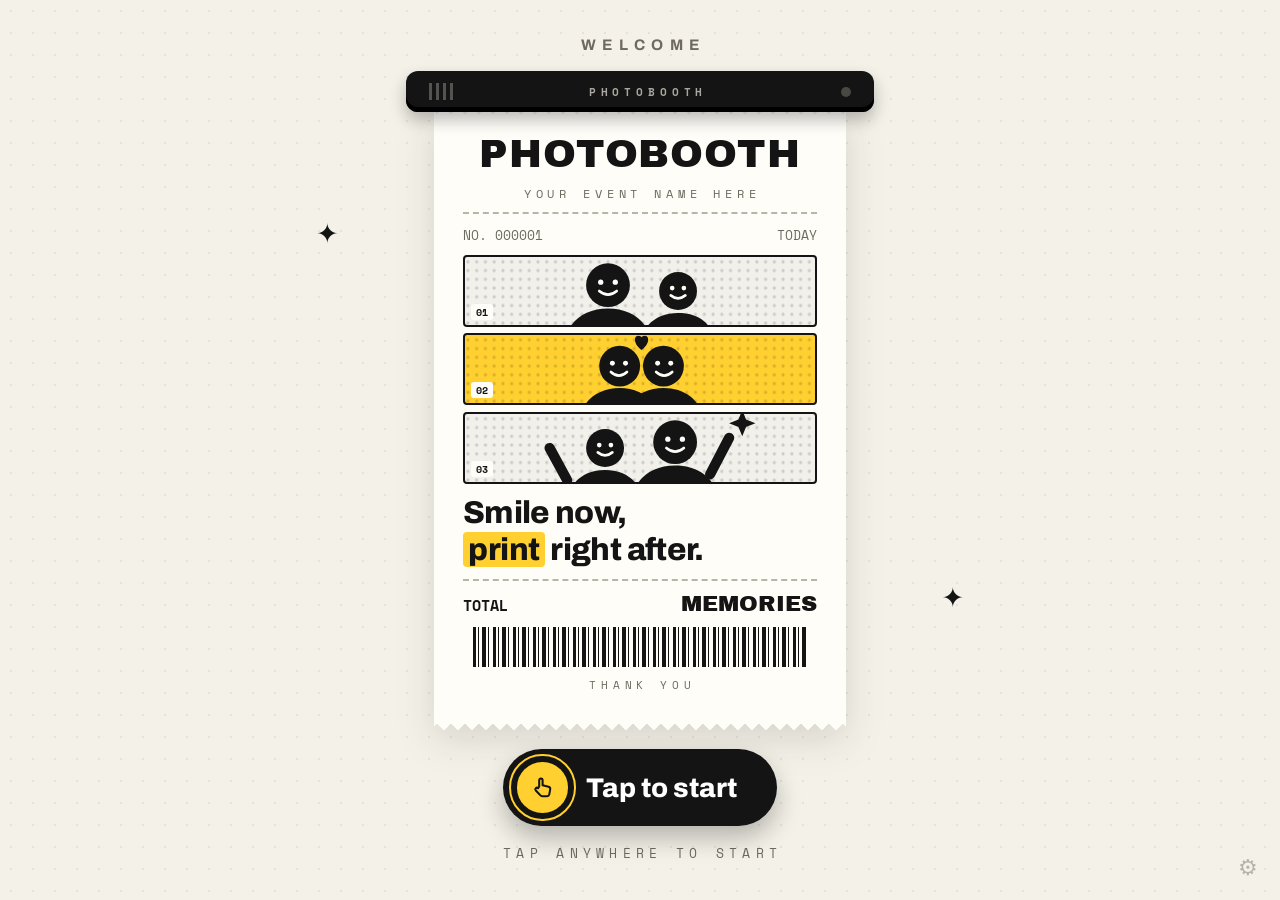
==== index.html @ 9209482a "Add files via upload" ====
<!doctype html>
<html lang="en">
<head>
<meta charset="utf-8">
<meta name="viewport" content="width=device-width, initial-scale=1, viewport-fit=cover, user-scalable=no">
<meta name="theme-color" content="#f4f1e8">
<title>Receipt Photobooth</title>
<link rel="manifest" href="manifest.webmanifest">
<link rel="icon" href="icons/icon-192.png">
<meta name="mobile-web-app-capable" content="yes">
<link rel="preconnect" href="https://fonts.googleapis.com">
<link rel="preconnect" href="https://fonts.gstatic.com" crossorigin>
<link href="https://fonts.googleapis.com/css2?family=Archivo:wght@500;700;800&family=Archivo+Black&family=Bebas+Neue&family=Pacifico&family=Playfair+Display:wght@500&family=Space+Mono:wght@400;700&display=swap" rel="stylesheet">
<link rel="stylesheet" href="css/style.css">
</head>
<body>
<!-- Opening animation, shown once when the app starts -->
<div id="splash" aria-label="LIKHA">
  <video id="splashVideo" muted playsinline poster="[data-uri]"></video>
</div>
<main id="app">

  <!-- Welcome -->
  <section class="screen active" data-screen="welcome" id="welcomeScreen">
    <div class="welcome-media" id="welcomeMedia" hidden></div>
    <div class="welcome">
      <p class="eyebrow">WELCOME</p>
      <div class="printer run" id="welcomePrinter">
        <div class="slot"><i class="grill"></i><span>PHOTOBOOTH</span><i class="led"></i></div>
        <!-- Sample photo strip: prints out of the slot, is cut, falls away, and a new one prints. -->
        <div class="ticket-window">
          <div class="ticket-mover" id="ticketMover">
          <div class="ticket" id="ticket">
            <img id="welcomeLogo" class="t-logo" alt="" hidden>
            <h1 id="welcomeTitle">PHOTOBOOTH</h1>
            <p class="t-tag" id="welcomeSub">POSE · PRINT · SMILE</p>
            <hr>
            <p class="t-row"><span>NO. <span id="welcomeNo">000001</span></span><span>TODAY</span></p>
            <div class="t-strip" aria-hidden="true">
              <span class="t-shot">
                <svg viewBox="0 0 240 80" preserveAspectRatio="xMidYMid slice">
                  <rect width="240" height="80" fill="url(#tdots)"/>
                  <g class="ink"><circle cx="98" cy="36" r="15"/><path d="M68 80c0-18 13-28 30-28s30 10 30 28z"/><circle cx="146" cy="40" r="13"/><path d="M120 80c0-16 11-25 26-25s26 9 26 25z"/></g>
                  <g class="face"><circle cx="93" cy="34" r="1.8"/><circle cx="103" cy="34" r="1.8"/><path d="M92 40q6 5 12 0"/><circle cx="142" cy="38" r="1.6"/><circle cx="150" cy="38" r="1.6"/><path d="M141 43q5 4 10 0"/></g>
                </svg>
                <i>01</i>
              </span>
              <span class="t-shot">
                <svg viewBox="0 0 240 80" preserveAspectRatio="xMidYMid slice">
                  <rect width="240" height="80" fill="url(#tdots)"/>
                  <g class="ink"><circle cx="106" cy="38" r="14"/><path d="M78 80c0-17 12-27 28-27s28 10 28 27z"/><circle cx="136" cy="38" r="14"/><path d="M108 80c0-17 12-27 28-27s28 10 28 27z"/><path d="M121 27c-7-5-5-12 0-9 5-3 7 4 0 9z"/></g>
                  <g class="face"><circle cx="101" cy="36" r="1.7"/><circle cx="110" cy="36" r="1.7"/><path d="M100 42q5.500 5 11 0"/><circle cx="132" cy="36" r="1.7"/><circle cx="141" cy="36" r="1.7"/><path d="M131 42q5.500 5 11 0"/></g>
                </svg>
                <i>02</i>
              </span>
              <span class="t-shot">
                <svg viewBox="0 0 240 80" preserveAspectRatio="xMidYMid slice">
                  <rect width="240" height="80" fill="url(#tdots)"/>
                  <g class="ink"><circle cx="96" cy="40" r="13"/><path d="M70 80c0-16 11-25 26-25s26 9 26 25z"/><circle cx="144" cy="36" r="15"/><path d="M114 80c0-18 13-28 30-28s30 10 30 28z"/><path class="arm" d="M168 58l13-25M70 62l-12-22"/><path d="M190 14l2.600 6.400 6.400 2.600-6.400 2.600-2.600 6.400-2.600-6.400-6.400-2.600 6.400-2.600z"/></g>
                  <g class="face"><circle cx="92" cy="38" r="1.6"/><circle cx="100" cy="38" r="1.6"/><path d="M91 43q5 4 10 0"/><circle cx="139" cy="34" r="1.8"/><circle cx="149" cy="34" r="1.8"/><path d="M138 40q6 5 12 0"/></g>
                </svg>
                <i>03</i>
              </span>
            </div>
            <p class="t-head" id="welcomeHead">Smile now,<br><mark>print</mark> right after.</p>
            <hr>
            <p class="t-total"><span>TOTAL</span><strong>MEMORIES</strong></p>
            <div class="barcode"></div>
            <p class="t-thanks">THANK YOU</p>
          </div>
          </div>
        </div>
        <svg width="0" height="0" aria-hidden="true" style="position:absolute"><defs>
          <pattern id="tdots" width="6" height="6" patternUnits="userSpaceOnUse"><circle cx="2" cy="2" r="1.100" fill="#141414" opacity="0.17"/></pattern>
        </defs></svg>
      </div>
      <button class="cta" id="startBtn">
        <span class="cta-dot"><svg viewBox="0 0 24 24"><path d="M9 11V5.500a1.500 1.500 0 0 1 3 0V10l5.200 1.300a2 2 0 0 1 1.500 2.300l-.8 4.400a2 2 0 0 1-2 1.600h-4.300a2 2 0 0 1-1.500-.7L6 14.500a1.400 1.400 0 0 1 2-2z"/></svg></span>
        Tap to start
      </button>
      <p class="eyebrow small">TAP ANYWHERE TO START</p>
    </div>
  </section>

  <!-- Layout select -->
  <section class="screen" data-screen="layout">
    <header class="bar">
      <button class="btn btn-ghost" data-go="welcome">&larr; Back</button>
      <h2>Pick your frame</h2>
      <span class="session"></span>
    </header>
    <div class="layouts-scroll"><div class="layouts" id="layouts"></div></div>
  </section>

  <!-- Capture -->
  <section class="screen" data-screen="capture">
    <header class="bar">
      <button class="btn btn-ghost" id="captureCancel">&larr; Cancel</button>
      <h2 id="captureLabel">Get ready</h2>
      <span class="session"></span>
    </header>
    <div class="stage">
      <div class="viewfinder" id="viewfinder">
        <video id="video" playsinline muted poster="[data-uri]"></video>        <img id="frozen" alt="" hidden>
        <div class="count" id="count" hidden></div>
        <div class="flash" id="flash"></div>
        <div class="cam-error" id="camError" hidden>
          <p id="camErrorText"></p>
          <div class="row">
            <button class="btn btn-primary" id="camRetry">Try again</button>
            <label class="btn btn-ghost">Use photos from this device
              <input type="file" id="fileInput" accept="image/*" multiple hidden>
            </label>
          </div>
        </div>
      </div>
      <div class="live-tools">
        <div class="chips" id="liveFilters" aria-label="Filter"></div>
      </div>
      <div class="dots" id="dots"></div>
      <button class="btn btn-primary btn-xl" id="shootBtn">Start</button>
    </div>
  </section>

  <!-- Review: "Love these?" -->
  <section class="screen" data-screen="review">
    <header class="bar">
      <button class="btn btn-ghost" id="reviewCancel">&larr; Cancel</button>
      <h2>Love these?</h2>
      <span class="session"></span>
    </header>
    <p class="sub" id="reviewNote"></p>
    <div class="review-stage"><canvas id="reviewCanvas"></canvas></div>
    <div class="thumbs review-thumbs" id="reviewThumbs"></div>
    <div class="row review-actions">
      <button class="btn btn-ghost" id="mirrorBtn">Mirror</button>
      <button class="btn btn-ghost" id="reviewEdit">Stickers &amp; adjust</button>
      <button class="btn btn-ghost" id="reviewRetake">Retake this one</button>
    </div>
    <h3>Filter</h3>
    <div class="filter-strip" id="filterStrip"></div>    <button class="btn btn-primary btn-xl" id="useBtn">Use these photos</button>
    <button class="link-btn" id="startOverBtn">Start the shots over</button>
  </section>

  <!-- Result: "Looking great!" -->
  <section class="screen" data-screen="result">
    <header class="bar">
      <button class="btn btn-ghost" id="backReview">&larr; Photos</button>
      <h2>Looking great!</h2>
      <span class="session"></span>
    </header>
    <p class="sub">Pick a frame, then print.</p>
    <div class="result">
      <div class="paper-wrap">
        <div class="paper"><canvas id="preview"></canvas></div>
      </div>
      <div class="tpl-side" id="tplSide" aria-label="Frames"></div>
    </div>
    <div class="print-bar">
      <div id="copiesBox" class="copies-box">
        <div class="stepper">
          <button class="btn btn-ghost" id="copiesMinus" aria-label="Fewer copies">&minus;</button>
          <output id="copies" aria-label="Copies">1</output>
          <button class="btn btn-ghost" id="copiesPlus" aria-label="More copies">+</button>
        </div>
      </div>
      <button class="btn btn-primary btn-xl" id="printBtn">Print</button>
    </div>
    <div class="row result-extra">
      <button class="btn btn-ghost" id="shareBtn" hidden>Get my photo (QR or email)</button>
      <button class="btn btn-ghost" id="saveBtn">Save colour copy</button>
      <button class="btn btn-ghost" id="doneBtn">Done</button>
    </div>
  </section>
</main>

<button id="gear" aria-label="Kiosk settings" title="Kiosk settings">&#9881;</button>
<div id="toast" role="status" popover="manual" hidden></div>

<!-- Printing: the receipt slides out of an on-screen printer -->
<div id="printFx" hidden>
  <h2 id="fxTitle" role="status">Your photos are ready!</h2>
  <p class="sub" id="fxText">Printing your copy…</p>
  <div class="fx-printer">
    <div class="slot"><i class="grill"></i><span>PRINTING</span><i class="led on"></i></div>
    <div class="fx-window"><canvas id="fxPaper"></canvas></div>
  </div>
</div>

<!-- PIN -->
<dialog id="pinDlg">
  <form method="dialog" class="pin">
    <h3>Enter PIN</h3>
    <p class="hint">To open the kiosk settings.</p>
    <input id="pinInput" type="password" inputmode="numeric" maxlength="4" autocomplete="off" aria-label="PIN">
    <p class="err" id="pinErr" hidden>Wrong PIN.</p>
    <div class="row">
      <button class="btn btn-ghost" type="button" id="pinCancel">Cancel</button>
      <button class="btn btn-primary" id="pinOk" value="ok">Open</button>
    </div>
  </form>
</dialog>

<!-- Adjust one photo -->
<dialog id="editDlg">
  <div class="edit">
    <h3>Edit photo <span id="editNo"></span></h3>
    <div class="chips" id="editModes">
      <button class="chip" data-mode="move">Move</button>
      <button class="chip" data-mode="sticker">Stickers</button>
      <button class="chip" data-mode="draw">Draw</button>
    </div>
    <p class="hint" id="editHint"></p>
    <canvas id="editCanvas"></canvas>
    <div class="sticker-tray" id="stickerTray" hidden></div>
    <div class="row edit-tools" id="shapeTools">
      <button class="btn btn-ghost" data-edit="zoomOut" aria-label="Smaller">&minus;</button>
      <button class="btn btn-ghost" data-edit="zoomIn" aria-label="Bigger">+</button>
      <button class="btn btn-ghost" data-edit="rotL" aria-label="Turn left">&#8634;</button>
      <button class="btn btn-ghost" data-edit="rotR" aria-label="Turn right">&#8635;</button>
      <button class="btn btn-ghost" data-edit="reset" id="editReset">Reset</button>
      <button class="btn btn-ghost" data-edit="remove" id="editRemove" hidden>Delete</button>
    </div>
    <div class="row edit-tools" id="drawTools" hidden>
      <button class="chip" data-pen="black">Black pen</button>
      <button class="chip" data-pen="white">White pen</button>
      <button class="btn btn-ghost" data-edit="undo">Undo</button>
      <button class="btn btn-ghost" data-edit="clear">Clear</button>
    </div>
    <div class="row edit-actions">
      <button class="btn btn-ghost" id="editRetake">Retake this photo</button>
      <button class="btn btn-primary" id="editDone">Done</button>
    </div>
  </div>
</dialog>

<!-- Print more -->
<dialog id="moreDlg">
  <form method="dialog" class="pin">
    <h3 id="moreTitle">Print more</h3>
    <p class="hint" id="moreText"></p>
    <div class="stepper" id="moreStepper">
      <button class="btn btn-ghost" type="button" id="moreMinus" aria-label="Fewer copies">&minus;</button>
      <output id="moreCopies">1</output>
      <button class="btn btn-ghost" type="button" id="morePlus" aria-label="More copies">+</button>
    </div>
    <input id="morePin" type="password" inputmode="numeric" maxlength="6" autocomplete="off" aria-label="Staff PIN or voucher code" placeholder="PIN or code">
    <p class="err" id="moreErr" hidden></p>
    <div class="row">
      <button class="btn btn-ghost" type="button" id="moreCancel">Cancel</button>
      <button class="btn btn-primary" id="moreOk" value="ok">OK</button>
    </div>
  </form>
</dialog>

<!-- Get my photo: QR + email -->
<dialog id="shareDlg">
  <div class="share">
    <h3>Get your photo</h3>
    <p class="hint" id="shareMsg"></p>
    <canvas id="shareQr"></canvas>
    <p class="status" id="shareStatus" role="status"></p>
    <label>Email me my photo
      <input id="shareEmail" type="email" inputmode="email" autocomplete="off" placeholder="name@example.com">
    </label>
    <p class="hint" id="shareNote" role="status"></p>
    <div class="row edit-actions">
      <button class="btn btn-ghost" id="shareClose">Close</button>
      <button class="btn btn-primary" id="shareSend">Send email</button>
    </div>
  </div>
</dialog>

<!-- Settings -->
<dialog id="settingsDlg">
  <div class="settings">
    <header class="bar">
      <h2>Kiosk settings</h2>
      <button class="btn btn-primary" id="settingsClose">Close</button>
    </header>
    <div class="tabs" role="tablist" aria-label="Settings sections" id="settingsTabs">
      <button class="tab" role="tab" data-tab="printer">Printer</button>
      <button class="tab" role="tab" data-tab="design">Design</button>
      <button class="tab" role="tab" data-tab="frames">Frames &amp; stickers</button>
      <button class="tab" role="tab" data-tab="camera">Camera</button>
      <button class="tab" role="tab" data-tab="sharing">Sharing</button>
      <button class="tab" role="tab" data-tab="kiosk">Kiosk</button>
    </div>
    <div class="settings-body">
      <div class="settings-form" role="tabpanel">
        <fieldset data-tab="printer">
          <legend>Printer</legend>
          <label>Connection
            <select data-k="connection">
              <option value="usb">USB (ESC/POS)</option>
              <option value="btclassic" data-native>Bluetooth (paired printer)</option>
              <option value="network" data-native>WiFi / network (port 9100)</option>
              <option value="bluetooth" data-web>Bluetooth LE (ESC/POS)</option>
              <option value="serial" data-web>Serial / COM port (ESC/POS)</option>
              <option value="browser" data-web>Browser print dialog</option>
            </select>
          </label>
          <label data-native>Bluetooth printer (pair it in Android settings first)
            <select data-k="btAddress" id="btSel"></select>
          </label>
          <label data-native>Printer IP address
            <input type="text" inputmode="decimal" maxlength="40" placeholder="192.168.1.50" data-k="printerIp">
          </label>
          <label>Paper width
            <select data-k="paperWidth" data-num>
              <option value="58">58 mm (384 dots)</option>
              <option value="80">80 mm (576 dots)</option>
            </select>
          </label>
          <label data-web>Serial baud rate
            <select data-k="baud" data-num>
              <option>9600</option><option>19200</option><option>38400</option><option>57600</option><option>115200</option>
            </select>
          </label>
          <label>Raster mode
            <select data-k="chunkRows" data-num>
              <option value="0">Single block (GS v 0)</option>
              <option value="128">Chunked, 128 rows</option>
              <option value="24">Chunked, 24 rows (slow printers)</option>
            </select>
          </label>
          <label>Bottom feed lines <input type="number" min="0" max="20" data-k="feedLines"></label>
          <label class="check"><input type="checkbox" data-k="cut"> Cut paper after printing</label>
          <label class="check"><input type="checkbox" data-k="paperCheck"> Check for paper before every print</label>
          <label>Print width <output></output>%
            <input type="range" min="80" max="100" step="1" data-k="printScale">
          </label>
          <label>Shift left / right (dots) <output></output>
            <input type="range" min="-48" max="48" step="2" data-k="printShift">
          </label>
          <p class="hint">If a side of the print is cut off, print the calibration page, then narrow the width or shift it.</p>
          <p class="status" id="printerStatus">Not connected.</p>
          <div class="row">
            <button class="btn btn-ghost" id="connectBtn">Connect printer</button>
            <button class="btn btn-ghost" id="testBtn">Test print</button>
            <button class="btn btn-ghost" id="calBtn">Calibration page</button>
          </div>
        </fieldset>

        <fieldset data-tab="frames">
          <legend>Frames</legend>
          <label>Add your own frame (PNG with transparent photo spots)
            <input type="file" accept="image/png" id="frameFile">
          </label>
          <p class="hint">The transparent areas become the photo spots, found automatically. Pinned frames are listed first for guests.</p>
          <div class="frame-list" id="frameList"></div>
        </fieldset>

        <fieldset data-tab="frames">
          <legend>Stickers</legend>
          <label>Add your own stickers (PNG, several at once is fine)
            <input type="file" accept="image/png" multiple id="stickerFile">
          </label>
          <p class="hint">Use PNGs with a see-through background. Bold, high-contrast designs print best; on the thermal print they come out black and white.</p>
          <label class="check"><input type="checkbox" data-k="hideBuiltinStickers"> Show only my stickers (hide the built-in ones)</label>
          <p class="hint" id="stickerNote"></p>
          <div class="sticker-list" id="stickerList"></div>
        </fieldset>

        <fieldset data-tab="printer">
          <legend>Print tuning</legend>
          <label>Dither
            <select data-k="dither" id="ditherSel"></select>
          </label>
          <label>Print brightness <output></output>
            <input type="range" min="-50" max="50" step="1" data-k="brightness">
          </label>
          <label>Contrast <output></output>
            <input type="range" min="-50" max="50" step="1" data-k="contrast">
          </label>
          <label>Gamma <output></output>
            <input type="range" min="0.5" max="2" step="0.05" data-k="gamma">
          </label>
          <label>Sharpen <output></output>
            <input type="range" min="0" max="100" step="5" data-k="sharpen">
          </label>
          <label class="check"><input type="checkbox" data-k="autoLevels"> Auto levels</label>
          <label class="check"><input type="checkbox" data-k="faceBoost"> Brighter, cleaner faces</label>
          <p class="hint">Lower brightness if prints are too faint, raise it if they blot.</p>
        </fieldset>

        <fieldset data-tab="design">
          <legend>Receipt</legend>
          <label>Title <input type="text" maxlength="24" data-k="title"></label>
          <label>Title font <select data-k="titleFont" id="fontSel"></select></label>
          <label>Subtitle <input type="text" maxlength="40" data-k="subtitle"></label>
          <label>Footer message <input type="text" maxlength="80" data-k="footer"></label>
          <label>Date on the print
            <select data-k="dateMode">
              <option value="auto">Today's date and time</option>
              <option value="custom">My own text</option>
              <option value="none">No date</option>
            </select>
          </label>
          <label>Date text (for "My own text") <input type="text" maxlength="24" placeholder="15 November 2026" data-k="dateText"></label>
          <label class="check"><input type="checkbox" data-k="receiptLines"> Receipt details (order no., total, barcode)</label>
        </fieldset>

        <fieldset data-tab="design">
          <legend>Branding</legend>
          <label>Welcome screen design (PNG, JPEG, GIF or MP4)
            <input type="file" accept="image/png,image/jpeg,image/gif,video/mp4,video/webm" id="welcomeFile">
          </label>
          <div class="row">
            <button class="btn btn-ghost" id="welcomeClear">Use the built-in welcome screen</button>
            <span class="hint" id="welcomeNote"></span>
          </div>
          <label>How the design fits the screen
            <select data-k="welcomeFit">
              <option value="cover">Fill the screen (edges may be trimmed)</option>
              <option value="contain">Show the whole design</option>
            </select>
          </label>
          <label class="check"><input type="checkbox" data-k="welcomeCta"> Show the "Tap to start" button over my design</label>
          <p class="hint">The booth runs in portrait, so make the design tall: 1280 × 2048 fits a 16:10 tablet exactly. Guests can tap anywhere to start.</p>
          <label>Logo (shown on the welcome screen)
            <input type="file" accept="image/*" data-asset="logo">
          </label>
          <div class="row">
            <button class="btn btn-ghost" data-asset-clear="logo">Remove logo</button>
            <span class="hint" data-asset-note="logo"></span>
          </div>
          <label class="check"><input type="checkbox" data-k="logoOnPrint"> Also print the logo on the receipt</label>
          <label>Accent colour <input type="color" data-k="accent"></label>
          <label>Screen background image
            <input type="file" accept="image/*" data-asset="bg">
          </label>
          <div class="row">
            <button class="btn btn-ghost" data-asset-clear="bg">Remove background</button>
            <span class="hint" data-asset-note="bg"></span>
          </div>
        </fieldset>

        <fieldset data-tab="camera">
          <legend>Capture</legend>
          <label>Camera <select data-k="cameraId" id="cameraSel"><option value="">Default camera</option></select></label>
          <label>Countdown before capture (seconds) <input type="number" min="1" max="10" data-k="countdown"></label>
          <label class="check"><input type="checkbox" data-k="mirror"> Mirror the camera</label>
          <label>Retakes allowed per session (0 for none) <input type="number" min="0" max="10" data-k="retakeLimit"></label>
          <label class="check"><input type="checkbox" data-k="sound"> Countdown and shutter sounds</label>
          <label>Thank-you sound after printing (audio file, optional)
            <input type="file" accept="audio/*" data-asset="thanks">
          </label>
          <div class="row">
            <button class="btn btn-ghost" data-asset-clear="thanks">Use the built-in chime</button>
            <span class="hint" data-asset-note="thanks"></span>
          </div>
        </fieldset>

        <fieldset data-tab="sharing">
          <legend>Sharing and vouchers</legend>
          <p class="hint">Needs the sharing server from server/Code.gs deployed on your Google account.</p>
          <label>Server address (ends in /exec) <input type="text" inputmode="url" maxlength="300" placeholder="https://script.google.com/macros/s/…/exec" data-k="shareUrl"></label>
          <label>Booth key <input type="text" maxlength="60" data-k="shareKey"></label>
          <div class="row">
            <button class="btn btn-ghost" id="shareTest">Test connection</button>
          </div>
          <label class="check"><input type="checkbox" data-k="shareOn"> Upload each session and print a QR to its download page</label>
          <label>Event name for the gallery <input type="text" maxlength="40" placeholder="maria-jose-wedding" data-k="eventCode"></label>
          <label class="check"><input type="checkbox" data-k="galleryOn"> Show this event's photos in a shared gallery</label>
          <label class="check"><input type="checkbox" data-k="voucherPrint"> Print vouchers sent from my phone</label>
          <label class="check"><input type="checkbox" data-k="requireVoucher"> Require a voucher code (or staff PIN) to start a session</label>
          <p class="hint" id="adminLink"></p>
        </fieldset>

        <fieldset data-tab="kiosk">
          <legend>Kiosk</legend>
          <label>Session time limit in seconds (0 for no limit) <input type="number" min="0" max="3600" data-k="sessionLimit"></label>
          <label>Free copies per session <input type="number" min="1" max="10" data-k="copiesMax"></label>
          <label class="check"><input type="checkbox" data-k="printMore"> Offer paid "Print more" after the free copies</label>
          <label>Price text shown for extra copies <input type="text" maxlength="30" data-k="printMorePrice"></label>
          <label>Maximum extra copies per request <input type="number" min="1" max="10" data-k="printMoreMax"></label>
          <label class="check"><input type="checkbox" data-k="splash"> Play the LIKHA opening animation when the app starts</label>
          <label class="check"><input type="checkbox" data-k="printAnim"> Show the printing animation while the receipt prints</label>
          <label class="check"><input type="checkbox" data-k="autoSave"> Save a colour copy of every session to this device</label>
          <label>Seconds on the result screen <input type="number" min="15" max="600" data-k="resultIdle"></label>
          <label>Settings PIN (4 digits, blank for none) <input type="text" inputmode="numeric" maxlength="4" data-k="pin"></label>
          <div class="row">
            <button class="btn btn-ghost" id="fsBtn" data-web>Full screen</button>
            <button class="btn btn-ghost" id="resetBtn">Reset to defaults</button>
          </div>
        </fieldset>
      </div>
      <div class="settings-preview">
        <p class="hint">Live test pattern with the current tuning</p>
        <div class="paper"><canvas id="testPreview"></canvas></div>
      </div>
    </div>
  </div>
</dialog>

<div id="printArea"><img id="printImg" alt=""></div>

<script src="js/imaging.js"></script>
<script src="js/compose.js"></script>
<script src="js/escpos.js"></script>
<script src="js/qr.js"></script>
<script src="js/share.js"></script>
<script src="js/app.js"></script>
</body>
</html>
---- css/style.css ----
:root {
  --paper: #f4f1e8;
  --card: #fffdf8;
  --ink: #141414;
  --muted: #6e6a5f;
  --line: #dcd7c9;
  --accent: #ffd02f;
  --mono: "Space Mono", "Courier New", monospace;
  --ui: "Archivo", system-ui, -apple-system, "Segoe UI", sans-serif;
  --display: "Archivo Black", "Arial Black", sans-serif;
  --shadow: 0 2px 0 rgba(20, 20, 20, 0.05), 0 10px 24px rgba(20, 20, 20, 0.08);
}

* { box-sizing: border-box; -webkit-tap-highlight-color: transparent; }
html, body { height: 100%; margin: 0; }
body {
  background-color: var(--paper);
  background-image: radial-gradient(rgba(20, 20, 20, 0.07) 1px, transparent 1.2px);
  background-size: 22px 22px;
  color: var(--ink);
  font-family: var(--ui);
  font-size: 16px;
  overflow: hidden;
  user-select: none;
  -webkit-user-select: none;
  touch-action: manipulation;
}
h1, h2, h3, p, ol { margin: 0; padding: 0; }
[hidden] { display: none !important; }
h2 { font-family: var(--display); font-weight: 400; font-size: clamp(22px, 3.6vw, 36px); letter-spacing: -0.01em; text-wrap: balance; text-align: center; }
h3 { font: 700 12px var(--mono); letter-spacing: 0.14em; text-transform: uppercase; color: var(--muted); }

#app { height: 100dvh; }
/* Taps are ignored for the moment a new screen is sliding in. */
#app.entering { pointer-events: none; }

/* ---------- Transitions ---------- */
@keyframes screen-in { from { opacity: 0; transform: translateY(16px) scale(0.985); } to { opacity: 1; transform: none; } }
@keyframes fade-in { from { opacity: 0; } to { opacity: 1; } }
@keyframes fade-out { from { opacity: 1; } to { opacity: 0; } }
@keyframes pop-in { from { opacity: 0; transform: translateY(14px) scale(0.97); } to { opacity: 1; transform: none; } }
@keyframes swap-in { from { opacity: 0.45; } to { opacity: 1; } }
@keyframes rise-in { from { opacity: 0; transform: translateY(12px); } to { opacity: 1; transform: none; } }
.screen.active { animation: screen-in 0.32s cubic-bezier(0.2, 0.8, 0.2, 1) backwards; }
dialog[open] { animation: pop-in 0.24s cubic-bezier(0.2, 0.8, 0.2, 1); }
dialog[open]::backdrop { animation: fade-in 0.24s ease; }
.swap { animation: swap-in 0.22s ease-out; }
/* Frame cards arrive one after another instead of all at once. */
.tpl-card, .tpl-opt { animation: rise-in 0.3s cubic-bezier(0.2, 0.8, 0.2, 1) backwards; }
.tpl-card:nth-child(2), .tpl-opt:nth-child(2) { animation-delay: 0.04s; }
.tpl-card:nth-child(3), .tpl-opt:nth-child(3) { animation-delay: 0.08s; }
.tpl-card:nth-child(4), .tpl-opt:nth-child(4) { animation-delay: 0.12s; }
.tpl-card:nth-child(n + 5), .tpl-opt:nth-child(n + 5) { animation-delay: 0.16s; }
.chip, .fthumb canvas, .tab, .thumbs button, .tpl-opt, .tpl-card { transition: background-color 0.15s ease, border-color 0.15s ease, box-shadow 0.15s ease, color 0.15s ease, transform 0.08s ease; }
.chip:active, .fthumb:active canvas, .tab:active, .tpl-opt:active { transform: scale(0.97); }

.screen { display: none; height: 100%; flex-direction: column; padding: max(16px, env(safe-area-inset-top)) 20px 20px; gap: 16px; }
.screen.active { display: flex; }

.bar { display: grid; grid-template-columns: 1fr auto 1fr; align-items: center; gap: 12px; }
.bar > :first-child { justify-self: start; }
.bar > :last-child { justify-self: end; }
.session {
  font: 700 13px var(--mono); font-variant-numeric: tabular-nums; white-space: nowrap;
  padding: 10px 16px; border-radius: 999px; background: var(--card); border: 1.5px solid var(--line);
}
.session:empty { visibility: hidden; }

/* Buttons */
.btn {
  font: 700 16px var(--ui);
  min-height: 48px;
  padding: 10px 22px;
  border: 2px solid var(--ink);
  border-radius: 999px;
  background: var(--card);
  color: var(--ink);
  cursor: pointer;
  display: inline-flex; align-items: center; justify-content: center; gap: 8px;
  transition: transform 0.08s, background 0.15s, box-shadow 0.15s;
}
.btn:active { transform: scale(0.97); }
.btn:focus-visible, .chip:focus-visible, .tpl-card:focus-visible, .cta:focus-visible, select:focus-visible, input:focus-visible { outline: 3px solid var(--ink); outline-offset: 3px; }
.btn:disabled { opacity: 0.45; cursor: default; }
.btn-primary { background: var(--ink); color: #fff; box-shadow: 0 6px 16px rgba(20, 20, 20, 0.22); }
.btn-ghost { border-color: var(--line); box-shadow: var(--shadow); }
.btn-ghost:hover { border-color: var(--ink); }
.btn-xl { font: 800 clamp(20px, 2.8vw, 26px) var(--ui); min-height: 72px; padding: 14px 44px; }
.row { display: flex; flex-wrap: wrap; gap: 10px; }

/* ---------- Welcome ---------- */
.screen[data-screen="welcome"] { cursor: pointer; align-items: center; justify-content: center; padding-block: 2vh; }
.welcome { display: grid; justify-items: center; gap: clamp(8px, 2vh, 22px); width: 100%; position: relative; }
.welcome::before, .welcome::after { content: "✦"; position: absolute; font-size: clamp(16px, 3vh, 30px); color: var(--ink); }
.welcome::before { left: max(2vw, calc(50% - 36vh)); top: 22%; }
.welcome::after { right: max(2vw, calc(50% - 36vh)); top: 66%; }
.eyebrow { font: 700 clamp(11px, 1.7vh, 16px) var(--ui); letter-spacing: 0.42em; color: var(--muted); padding-left: 0.42em; }
.eyebrow.small { font: 400 clamp(10px, 1.4vh, 13px) var(--mono); }

.printer { width: min(90vw, 52vh, 560px); display: grid; justify-items: center; container-type: inline-size; }
.slot {
  width: 100%; height: clamp(30px, 4.6vh, 52px); background: var(--ink); border-radius: 12px; position: relative; z-index: 1;
  display: flex; align-items: center; justify-content: space-between; padding: 0 5%;
  color: #a9a79f; font: 700 clamp(8px, 1.2vh, 12px) var(--mono); letter-spacing: 0.45em;
  box-shadow: 0 8px 16px rgba(20, 20, 20, 0.28), inset 0 -5px 0 #000;
}
.slot .grill { width: 26px; height: 40%; background: repeating-linear-gradient(90deg, #55534d 0 3px, transparent 3px 7px); }
.slot .led { width: 10px; height: 10px; border-radius: 50%; background: #4a4843; }
/* The window clips only along its top edge (under the slot), so the paper can feed out of the
   printer and, once cut, fall away below it. */
.ticket-window { width: 88%; margin-top: -5px; clip-path: inset(0 -40% -70% -40%); }
.ticket {
  width: 100%; background: var(--card); padding: 3vh 7% 4.2vh;
  display: grid; gap: clamp(5px, 1.15vh, 12px);
  --tooth: 14px;
  /* Torn edge top and bottom, as a cut strip has. */
  -webkit-mask:
    conic-gradient(from -45deg at bottom, #0000, #000 1deg 89deg, #0000 90deg) bottom / var(--tooth) 51% repeat-x,
    conic-gradient(from 135deg at top, #0000, #000 1deg 89deg, #0000 90deg) top / var(--tooth) 51% repeat-x;
  mask:
    conic-gradient(from -45deg at bottom, #0000, #000 1deg 89deg, #0000 90deg) bottom / var(--tooth) 51% repeat-x,
    conic-gradient(from 135deg at top, #0000, #000 1deg 89deg, #0000 90deg) top / var(--tooth) 51% repeat-x;
}
/* The shadow sits on the moving wrapper itself, so the browser can slide one ready-made
   picture of the strip instead of redrawing it on every frame of the animation. */
.ticket-mover { transform-origin: 28% 0; filter: drop-shadow(0 12px 18px rgba(20, 20, 20, 0.13)); will-change: transform, opacity; }
/* One loop: print in line-by-line steps, rest, get cut, drop away. Then the next strip prints. */
.printer.run .ticket-mover { animation: ticket-loop 11s linear infinite; }
@keyframes ticket-loop {
  0% { transform: translateY(-101%); opacity: 1; animation-timing-function: steps(36, end); }
  30% { transform: translateY(0); opacity: 1; animation-timing-function: linear; }
  89% { transform: translateY(0) rotate(0deg); opacity: 1; animation-timing-function: ease-out; }
  90.5% { transform: translateY(1.4vh) rotate(0deg); opacity: 1; animation-timing-function: cubic-bezier(0.5, 0, 1, 0.6); }
  100% { transform: translateY(22vh) rotate(-6deg); opacity: 0; }
}
/* Printer light blinks while the strip feeds; the cutter flashes at the cut. */
.printer.run .slot .led { animation: led-loop 11s linear infinite; }
@keyframes led-loop {
  0%, 4%, 8%, 12%, 16%, 20%, 24%, 28% { background: var(--accent); box-shadow: 0 0 10px var(--accent); }
  2%, 6%, 10%, 14%, 18%, 22%, 26%, 30%, 100% { background: #4a4843; box-shadow: none; }
}
.printer .slot::after { content: ""; position: absolute; left: 6%; right: 6%; bottom: 3px; height: 2px; background: var(--accent); opacity: 0; }
.printer.run .slot::after { animation: cut-loop 11s linear infinite; }
@keyframes cut-loop { 0%, 88% { opacity: 0; transform: scaleX(0.2); } 89.5% { opacity: 1; transform: scaleX(1); } 92%, 100% { opacity: 0; transform: scaleX(1); } }

.t-strip { display: grid; gap: clamp(4px, 0.7vh, 8px); }
.t-shot { position: relative; display: block; height: clamp(44px, 8vh, 118px); border: 2px solid var(--ink); border-radius: 4px; background: #f1f0ea; overflow: hidden; }
.t-shot.hot { background: var(--accent); }
.t-shot svg { width: 100%; height: 100%; display: block; }
.t-shot .ink { fill: var(--ink); }
.t-shot .ink .arm { fill: none; stroke: var(--ink); stroke-width: 7; stroke-linecap: round; }
.t-shot .face { fill: var(--card); }
.t-shot .face path { fill: none; stroke: var(--card); stroke-width: 1.8; stroke-linecap: round; }
.t-shot i { position: absolute; left: 6px; bottom: 5px; padding: 0 5px; border-radius: 3px; background: var(--card); font: 700 clamp(8px, 1.15vh, 12px) var(--mono); font-style: normal; }
.ticket h1 { font: 400 min(4.4vh, 11.5cqw) / 1 var(--display); text-align: center; letter-spacing: 0.02em; overflow-wrap: anywhere; }
.ticket hr { width: 100%; border: 0; border-top: 2px dashed #b9b4a6; margin: 0; }
.t-tag { font: 400 clamp(8px, 1.35vh, 13px) var(--mono); letter-spacing: 0.4em; text-align: center; color: var(--muted); padding-left: 0.4em; overflow: hidden; white-space: nowrap; text-overflow: ellipsis; }
.t-row { display: flex; justify-content: space-between; font: 400 clamp(9px, 1.45vh, 14px) var(--mono); color: var(--muted); }
.t-head { font: 800 min(3.5vh, 9cqw) / 1.18 var(--ui); letter-spacing: -0.02em; }
.t-head mark { background: var(--accent); color: var(--ink); padding: 0 0.18em; border-radius: 4px; }
.cta svg { height: 44%; aspect-ratio: 1; fill: none; stroke: var(--ink); stroke-width: 1.8; stroke-linecap: round; stroke-linejoin: round; }
.t-total { display: flex; justify-content: space-between; align-items: baseline; font: 700 clamp(10px, 1.7vh, 17px) var(--mono); }
.t-total strong { font: 400 clamp(13px, 2.5vh, 26px) var(--display); }
.barcode {
  height: clamp(22px, 4.4vh, 56px); margin-inline: 3%;
  background: repeating-linear-gradient(90deg, var(--ink) 0 3px, transparent 3px 5px, var(--ink) 5px 6px, transparent 6px 9px, var(--ink) 9px 13px, transparent 13px 15px, var(--ink) 15px 16px, transparent 16px 20px);
}
.t-thanks { font: 400 clamp(8px, 1.2vh, 12px) var(--mono); letter-spacing: 0.45em; text-align: center; color: var(--muted); padding-left: 0.45em; }

.cta {
  position: relative; z-index: 2; /* the cut strip drops behind the button */
  font: 800 clamp(18px, 3vh, 32px) var(--ui); color: #fff; background: var(--ink); border: 0; border-radius: 999px; cursor: pointer;
  min-height: clamp(56px, 8.6vh, 100px); padding: 0 clamp(26px, 4.5vh, 52px) 0 clamp(10px, 1.6vh, 18px);
  display: inline-flex; align-items: center; gap: clamp(12px, 2vh, 22px);
  box-shadow: 0 12px 24px rgba(20, 20, 20, 0.28);
}
.cta-dot { width: clamp(38px, 5.6vh, 66px); aspect-ratio: 1; border-radius: 50%; background: var(--accent); display: grid; place-items: center; position: relative; }
.cta-dot::after { content: ""; position: absolute; inset: -8px; border-radius: 50%; border: 2px solid var(--accent); animation: ring 1.8s ease-out infinite; }
@keyframes ring { from { transform: scale(0.85); opacity: 0.9; } to { transform: scale(1.5); opacity: 0; } }
.cta svg { height: 54%; }

/* Operator's own welcome design (image, GIF or video) replaces the built-in ticket. */
.screen[data-screen="welcome"] { position: relative; }
.welcome-media { position: absolute; inset: 0; z-index: 0; background: var(--paper); }
.welcome-media img, .welcome-media video { width: 100%; height: 100%; display: block; object-fit: cover; }
.welcome-media.contain img, .welcome-media.contain video { object-fit: contain; }
.screen.custom .welcome { position: absolute; left: 0; right: 0; bottom: max(5vh, env(safe-area-inset-bottom)); z-index: 1; }
.screen.custom .welcome > :not(.cta) { display: none; }
.screen.custom .welcome::before, .screen.custom .welcome::after { display: none; }
.screen.custom.no-cta .welcome { display: none; }

/* ---------- Template gallery ---------- */
.layouts-scroll { flex: 1; min-height: 0; overflow-y: auto; }
.layouts { column-width: 230px; column-gap: 18px; max-width: 1180px; margin: 0 auto; padding: 4px 4px 40px; }
.tpl-card {
  display: block; width: 100%; break-inside: avoid; margin: 0 0 18px; padding: 14px 14px 12px; text-align: left;
  background: var(--card); border: 1.5px solid var(--line); border-radius: 18px; box-shadow: var(--shadow); cursor: pointer;
  font-family: var(--ui); color: var(--ink); transition: border-color 0.15s, transform 0.08s;
}
.tpl-card:hover { border-color: var(--ink); }
.tpl-card:active { transform: scale(0.985); }
.tpl-card canvas { display: block; width: 100%; height: auto; border: 1.5px solid var(--line); border-radius: 10px; background: #fff; }
.tpl-name { display: flex; justify-content: space-between; align-items: baseline; gap: 8px; margin-top: 12px; font-weight: 800; font-size: 17px; }
.tpl-name small { font: 400 12px var(--mono); color: var(--muted); white-space: nowrap; }

/* ---------- Capture ---------- */
.stage { flex: 1; min-height: 0; display: flex; flex-direction: column; align-items: center; justify-content: center; gap: 16px; }
.viewfinder {
  position: relative; background: #111; border-radius: 18px; overflow: hidden; border: 4px solid var(--ink);
  aspect-ratio: 4 / 3; max-width: 100%; height: auto; flex: 0 1 auto;
  width: min(100%, calc((100dvh - 400px) * var(--ar, 1.333)));
  min-width: 220px; box-shadow: var(--shadow);
}
/* The live picture fades in on its first frame; until then the frame is plain dark, with no placeholder. */
.viewfinder video { opacity: 0; transition: opacity 0.25s ease; }
.viewfinder video.live { opacity: 1; }
.viewfinder video, .viewfinder #frozen { position: absolute; inset: 0; width: 100%; height: 100%; object-fit: cover; }
.live-tools { display: grid; gap: 8px; justify-items: center; max-width: 100%; }
.live-tools .chips { justify-content: center; flex-wrap: nowrap; overflow-x: auto; max-width: 100%; padding: 2px; scrollbar-width: none; }
.live-tools .chip { flex: none; min-height: 40px; padding: 6px 14px; }
.copies-box { display: grid; gap: 12px; }
.retake-row { align-items: center; }

/* Adjust-photo dialog */
.edit { padding: 20px; display: grid; gap: 12px; width: min(92vw, 560px); justify-items: center; }
.edit h3 { font: 400 22px var(--display); letter-spacing: 0; text-transform: none; color: var(--ink); justify-self: start; }
.edit .hint { justify-self: start; }
#editCanvas { width: 100%; max-height: 52dvh; object-fit: contain; height: auto; border-radius: 12px; border: 3px solid var(--ink); background: #fff; touch-action: none; cursor: grab; }
.edit-tools .btn { min-width: 52px; padding-inline: 14px; font-size: 20px; }
.edit-tools .btn[data-edit="reset"] { font-size: 15px; }
.edit-actions { width: 100%; justify-content: space-between; }

/* Sticker tray, drawing tools, frame manager */
#editModes { justify-self: start; }
.sticker-tray { display: grid; grid-template-columns: repeat(6, 1fr); gap: 8px; width: 100%; max-height: 22dvh; overflow-y: auto; }
.sticker-list { display: grid; grid-template-columns: repeat(auto-fill, minmax(84px, 1fr)); gap: 10px; }
.sticker-cell { display: grid; gap: 6px; justify-items: center; padding: 8px; border: 1.5px solid var(--line); border-radius: 12px; background: #d9dde3; }
.sticker-cell img { width: 100%; aspect-ratio: 1; object-fit: contain; display: block; }
.sticker-cell .btn { min-height: 32px; padding: 2px 10px; font-size: 12px; width: 100%; }
.sticker-tray button { aspect-ratio: 1; padding: 4px; border: 2px solid var(--line); border-radius: 12px; background: #d9dde3; cursor: pointer; }
.sticker-tray button:hover { border-color: var(--ink); }
.sticker-tray canvas { width: 100%; height: 100%; display: block; }
.edit-tools { justify-content: center; align-items: center; }
.frame-list { display: grid; gap: 6px; }
.frame-row { display: grid; grid-template-columns: minmax(0, 1fr) auto auto auto; gap: 12px; align-items: center; padding: 6px 10px; border: 1.5px solid var(--line); border-radius: 10px; background: #fff; font-size: 14px; font-weight: 600; }
.frame-row span { overflow: hidden; text-overflow: ellipsis; white-space: nowrap; }
.frame-row .btn { min-height: 36px; padding: 4px 12px; font-size: 13px; }
.frame-row label.check { min-height: 32px; font-weight: 500; gap: 6px; }
.tpl-card { position: relative; }
.tpl-pin { position: absolute; top: 8px; right: 8px; background: var(--accent); border: 2px solid var(--ink); border-radius: 999px; font: 700 11px var(--mono); padding: 2px 8px; }

/* Get-my-photo dialog */
.share { padding: 22px; display: grid; gap: 12px; width: min(92vw, 420px); }
.share h3 { font: 400 22px var(--display); letter-spacing: 0; text-transform: none; color: var(--ink); }
#shareQr { width: min(100%, 300px); height: auto; justify-self: center; border-radius: 10px; border: 1.5px solid var(--line); image-rendering: pixelated; }
.share label { display: grid; gap: 6px; font-size: 14px; font-weight: 600; }
.share input { font: 500 16px var(--ui); padding: 12px; min-height: 48px; border: 1.5px solid var(--line); border-radius: 10px; background: #fff; color: var(--ink); width: 100%; user-select: text; -webkit-user-select: text; }
.share .status { text-align: center; min-height: 1.4em; }
#adminLink { user-select: text; -webkit-user-select: text; overflow-wrap: anywhere; }

/* Operator's own screen background */
body.has-bg { background-size: cover; background-position: center; }
.t-logo { display: block; max-width: 70%; max-height: 9vh; margin: 0 auto; object-fit: contain; }
fieldset input[type="file"] { font: 500 14px var(--ui); max-width: 100%; }
fieldset input[type="color"] { width: 72px; height: 44px; padding: 2px; border: 1.5px solid var(--line); border-radius: 10px; background: #fff; }
.pin .stepper { justify-content: center; }
.pin input::placeholder { letter-spacing: 0.2em; font-size: 18px; }
.count {
  position: absolute; inset: 0; display: grid; place-items: center;
  font: 400 clamp(110px, 32vh, 300px) var(--display); color: var(--accent); text-shadow: 0 4px 30px rgba(0, 0, 0, 0.65);
  font-variant-numeric: tabular-nums;
}
.count.tick { animation: tick 0.9s ease-out; }
@keyframes tick { from { transform: scale(1.35); opacity: 0.2; } 30% { opacity: 1; } to { transform: scale(1); } }
.flash { position: absolute; inset: 0; background: #fff; opacity: 0; pointer-events: none; }
.flash.go { animation: flash 0.45s ease-out; }
@keyframes flash { from { opacity: 1; } to { opacity: 0; } }
.cam-error { position: absolute; inset: 0; background: var(--card); color: var(--ink); display: grid; place-content: center; gap: 16px; padding: 24px; text-align: center; font-weight: 500; }
.cam-error .row { justify-content: center; }
.dots { display: flex; gap: 10px; }
.dots i { width: 14px; height: 14px; border-radius: 50%; border: 2px solid var(--ink); background: var(--card); }
.dots i.done { background: var(--ink); }
.dots i.now { background: var(--accent); }

/* ---------- Result ---------- */
.result { flex: 1; min-height: 0; display: grid; grid-template-columns: minmax(0, 1fr) minmax(260px, 360px); gap: 24px; }
.paper-wrap { min-height: 0; overflow-y: auto; display: flex; justify-content: center; padding: 6px 0 20px; }
.paper {
  background: #fff; width: min(100%, 340px); height: max-content; padding: 0 0 14px;
  filter: drop-shadow(0 10px 16px rgba(20, 20, 20, 0.16));
  --tooth: 10px;
  mask: conic-gradient(from -45deg at bottom, #0000, #000 1deg 89deg, #0000 90deg) 50% / var(--tooth) 100%;
  -webkit-mask: conic-gradient(from -45deg at bottom, #0000, #000 1deg 89deg, #0000 90deg) 50% / var(--tooth) 100%;
}
.paper canvas { display: block; width: 100%; height: auto; }
.controls {
  display: flex; flex-direction: column; gap: 12px; overflow-y: auto; min-height: 0; align-self: start; max-height: 100%;
  background: var(--card); border: 1.5px solid var(--line); border-radius: 18px; padding: 18px; box-shadow: var(--shadow);
}
.controls .btn-xl { margin-top: 8px; padding-inline: 20px; }
.chips { display: flex; flex-wrap: wrap; gap: 8px; }
.chip { font: 700 14px var(--ui); min-height: 44px; padding: 8px 18px; border-radius: 999px; border: 2px solid var(--line); background: #fff; color: var(--ink); cursor: pointer; }
.chip[aria-pressed="true"] { background: var(--accent); border-color: var(--ink); }
.thumbs { display: grid; grid-template-columns: repeat(4, 1fr); gap: 8px; }
.thumbs button { padding: 0; border: 2px solid var(--line); border-radius: 10px; overflow: hidden; background: #111; cursor: pointer; aspect-ratio: 1; }
.thumbs button:hover { border-color: var(--ink); }
.thumbs img { width: 100%; height: 100%; object-fit: cover; display: block; }
.stepper { display: flex; align-items: center; gap: 14px; }
.stepper .btn { width: 52px; padding: 0; font-size: 22px; }
.stepper output { font: 400 28px var(--display); min-width: 2ch; text-align: center; font-variant-numeric: tabular-nums; }

/* ---------- Review ("Love these?") ---------- */
.sub { text-align: center; color: var(--muted); font-weight: 500; margin-top: -8px; min-height: 1.3em; }
.screen[data-screen="review"] { gap: 12px; }
.review-stage { flex: 1; min-height: 120px; position: relative; }
#reviewCanvas {
  position: absolute; inset: 0; margin: auto; max-width: 100%; max-height: 100%; width: auto; height: auto;
  border-radius: 18px; border: 4px solid var(--ink); background: #fff; box-shadow: var(--shadow);
}
.review-thumbs { display: flex; justify-content: center; gap: 10px; }
.review-thumbs button { width: 72px; flex: none; }
.review-thumbs canvas { width: 100%; height: 100%; display: block; }
.review-thumbs button[aria-pressed="true"] { border-color: var(--ink); box-shadow: 0 0 0 3px var(--accent); }
.review-actions, .review-beauty { justify-content: center; }
.review-actions .btn { min-height: 44px; padding: 8px 18px; font-size: 15px; }
.filter-strip { display: flex; gap: 10px; overflow-x: auto; padding: 4px 2px 6px; scrollbar-width: none; flex: none; }
.filter-strip::-webkit-scrollbar { display: none; }
.fthumb { flex: none; width: 92px; padding: 0; border: 0; background: none; display: grid; gap: 5px; justify-items: center; cursor: pointer; font: 600 12px var(--ui); color: var(--muted); }
.fthumb canvas { width: 92px; height: 92px; display: block; border-radius: 14px; border: 3px solid var(--line); }
.fthumb[aria-pressed="true"] { color: var(--ink); }
.fthumb[aria-pressed="true"] canvas { border-color: var(--ink); box-shadow: 0 0 0 3px var(--accent); }
.fthumb:focus-visible canvas { outline: 3px solid var(--ink); outline-offset: 3px; }
.screen[data-screen="review"] .btn-xl, .print-bar .btn-xl { align-self: center; min-width: min(100%, 420px); }
.link-btn { align-self: center; background: none; border: 0; min-height: 44px; padding: 6px 14px; font: 600 15px var(--ui); color: var(--muted); text-decoration: underline; cursor: pointer; }
.link-btn:disabled { opacity: 0.4; cursor: default; }

/* ---------- Result ("Looking great!"): preview left, frames right ---------- */
.screen[data-screen="result"] { gap: 12px; }
.result { grid-template-columns: minmax(0, 1.55fr) minmax(120px, 1fr); gap: 16px; }
.paper-wrap { overflow: hidden; display: grid; place-items: center; padding: 0; }
.result .paper { width: max-content; max-width: 100%; }
.result .paper canvas { width: auto; }
.tpl-side { min-height: 0; overflow-y: auto; display: grid; gap: 12px; align-content: start; padding: 4px; }
.tpl-opt {
  position: relative; display: grid; gap: 8px; padding: 10px; text-align: center; cursor: pointer;
  background: var(--card); border: 2px solid var(--line); border-radius: 16px; box-shadow: var(--shadow);
  font: 700 13px var(--ui); color: var(--ink);
}
.tpl-opt canvas { width: 100%; height: auto; max-height: 30dvh; object-fit: contain; display: block; border-radius: 8px; background: #fff; }
.tpl-opt[aria-pressed="true"] { border-color: var(--ink); background: #fff; }
.tpl-opt[aria-pressed="true"]::after {
  content: "✓"; position: absolute; top: 6px; right: 6px; width: 26px; height: 26px; border-radius: 50%;
  display: grid; place-items: center; background: var(--ink); color: #fff; font-size: 15px;
}
.tpl-opt:focus-visible { outline: 3px solid var(--ink); outline-offset: 3px; }
.print-bar { display: flex; align-items: center; justify-content: center; gap: 16px; }
.print-bar .btn-xl { flex: 1; max-width: 460px; }
.result-extra { justify-content: center; }
.result-extra .btn { min-height: 44px; padding: 8px 18px; font-size: 15px; }

@media (orientation: portrait) {
  .layouts { column-count: 2; column-width: auto; }
}

/* ---------- Opening animation ---------- */
#splash { position: fixed; inset: 0; z-index: 100; background: #fff; display: grid; place-items: center; transition: opacity 0.55s ease; cursor: pointer; }
#splash.out { opacity: 0; pointer-events: none; }
/* Small centred logo on a plain backdrop. */
#splash video { width: min(42vw, 300px); height: auto; aspect-ratio: 1; object-fit: contain; display: block; }

/* ---------- Printing animation ---------- */
#printFx {
  position: fixed; inset: 0; z-index: 40; padding: max(28px, env(safe-area-inset-top)) 20px 24px;
  display: flex; flex-direction: column; align-items: center; gap: 12px;
  background-color: var(--paper);
  background-image: radial-gradient(rgba(20, 20, 20, 0.07) 1px, transparent 1.2px);
  background-size: 22px 22px;
}
#printFx { animation: fade-in 0.25s ease both; }
#printFx.out { animation: fade-out 0.25s ease both; }
#printFx h2 { font-size: clamp(28px, 5vw, 46px); margin-top: 2vh; }
#printFx .sub { margin-top: 0; font-size: clamp(16px, 2.4vw, 22px); }
.fx-printer { flex: 1; min-height: 0; width: min(88vw, 520px); display: flex; flex-direction: column; align-items: center; margin-top: 2vh; }
.fx-printer .slot { flex: none; height: clamp(40px, 5vh, 56px); font-size: clamp(9px, 1.2vh, 12px); }
.slot .led.on { background: var(--accent); box-shadow: 0 0 10px var(--accent); animation: blink 0.9s steps(2, start) infinite; }
@keyframes blink { to { visibility: hidden; } }
/* The window clips the paper, so it appears to feed out from under the slot. */
.fx-window { flex: 1; min-height: 0; width: 84%; overflow: hidden; margin-top: -5px; display: flex; justify-content: center; }
#fxPaper {
  height: auto; max-height: 100%; width: auto; max-width: 100%; align-self: flex-start; display: block; background: #fff;
  box-shadow: 0 10px 18px rgba(20, 20, 20, 0.16); will-change: transform; transform: translateY(-100%);
}

/* ---------- Gear, toast ---------- */
#gear { position: fixed; right: 10px; bottom: 10px; width: 44px; height: 44px; border-radius: 50%; border: 0; background: transparent; color: var(--muted); font-size: 22px; opacity: 0.45; cursor: pointer; }
#gear:hover { opacity: 1; }
#toast {
  position: fixed; left: 50%; bottom: 28px; transform: translateX(-50%); max-width: min(92vw, 640px);
  background: var(--ink); color: #fff; padding: 14px 22px; border-radius: 14px; font-size: 15px; font-weight: 500; line-height: 1.4; z-index: 50; text-align: center;
}
#toast.error { background: #8f1d0c; }
/* As a popover the message floats above open dialogs; these undo the browser's popover box. */
#toast { top: auto; right: auto; margin: 0; border: 0; width: max-content; height: auto; overflow: visible; animation: toast-in 0.22s cubic-bezier(0.2, 0.8, 0.2, 1); }
@keyframes toast-in { from { opacity: 0; transform: translate(-50%, 10px); } to { opacity: 1; transform: translate(-50%, 0); } }

/* ---------- Dialogs ---------- */
dialog { border: 0; padding: 0; background: var(--paper); color: var(--ink); border-radius: 20px; font-family: var(--ui); }
dialog::backdrop { background: rgba(20, 20, 20, 0.55); }
.pin { padding: 24px; display: grid; gap: 12px; width: min(86vw, 320px); }
.pin h3 { font: 400 22px var(--display); letter-spacing: 0; text-transform: none; color: var(--ink); }
.pin input { font: 700 30px var(--mono); letter-spacing: 0.5em; text-align: center; padding: 10px; border: 2px solid var(--ink); border-radius: 12px; background: #fff; width: 100%; }
.pin .row { justify-content: flex-end; }
.hint { font-size: 13px; color: var(--muted); line-height: 1.45; }
.err { color: #8f1d0c; font-size: 14px; font-weight: 700; }

#settingsDlg { width: min(96vw, 1040px); height: min(94dvh, 900px); max-width: none; max-height: none; }
.settings { height: 100%; display: flex; flex-direction: column; }
.settings > .bar { grid-template-columns: 1fr auto; padding: 16px 20px 8px; }
.tabs { flex: none; display: flex; gap: 8px; padding: 6px 20px 12px; overflow-x: auto; border-bottom: 1.5px solid var(--line); scrollbar-width: none; }
.tabs::-webkit-scrollbar { display: none; }
.tab { flex: none; font: 700 15px var(--ui); min-height: 44px; padding: 8px 18px; border-radius: 999px; border: 2px solid var(--line); background: var(--card); color: var(--ink); white-space: nowrap; cursor: pointer; }
.tab:hover { border-color: var(--ink); }
.tab[aria-selected="true"] { background: var(--ink); border-color: var(--ink); color: #fff; }
.tab:focus-visible { outline: 3px solid var(--ink); outline-offset: 3px; }
.settings-body.no-preview { grid-template-columns: 1fr; }
.settings > .bar h2 { text-align: left; }
.settings-body { flex: 1; min-height: 0; display: grid; grid-template-columns: minmax(0, 1fr) 280px; }
.settings-form { overflow-y: auto; padding: 16px 20px 28px; display: grid; gap: 16px; align-content: start; }
.settings-preview { border-left: 1.5px solid var(--line); padding: 16px; overflow-y: auto; display: grid; gap: 10px; align-content: start; justify-items: center; }
fieldset { border: 1.5px solid var(--line); border-radius: 16px; padding: 14px 16px 16px; margin: 0; display: grid; gap: 12px; background: var(--card); min-width: 0; }
legend { font: 700 12px var(--mono); letter-spacing: 0.14em; text-transform: uppercase; padding: 0 6px; }
fieldset label { display: grid; gap: 6px; font-size: 14px; font-weight: 500; }
fieldset label output { float: right; font: 700 14px var(--mono); font-variant-numeric: tabular-nums; }
fieldset label:has(output) { display: block; }
fieldset label:has(output) input { display: block; width: 100%; margin-top: 6px; }
fieldset input[type="text"], fieldset input[type="number"], fieldset select {
  font: 500 16px var(--ui); padding: 10px 12px; min-height: 44px; border: 1.5px solid var(--line); border-radius: 10px; background: #fff; color: var(--ink); width: 100%;
  user-select: text; -webkit-user-select: text;
}
fieldset input[type="range"] { accent-color: var(--ink); min-height: 32px; }
label.check { display: flex; align-items: center; gap: 10px; min-height: 36px; cursor: pointer; }
label.check input { width: 22px; height: 22px; accent-color: var(--ink); flex: none; }
.status { font-size: 14px; font-weight: 700; }

#printArea { display: none; }

@media (max-width: 760px) {
  .settings-body { grid-template-columns: 1fr; }
  .settings-preview { display: none; }
  .layouts { column-gap: 12px; }
  .tpl-name { font-size: 14px; flex-direction: column; gap: 2px; }
  .session { font-size: 11px; padding: 8px 10px; }
}

@media (prefers-reduced-motion: reduce) {
  .count.tick, .flash.go { animation-duration: 0.01s; }
  .printer.run .ticket-mover, .printer.run .slot .led, .printer.run .slot::after, .cta-dot::after { animation: none; }
  .screen.active, dialog[open], dialog[open]::backdrop, #toast, #printFx, #printFx.out, .swap, .tpl-card, .tpl-opt { animation: none !important; }
  .btn { transition: none; }
}

@media print {
  body { background: #fff; overflow: visible; }
  body > *:not(#printArea) { display: none !important; }
  #printArea { display: block; }
  #printArea img { display: block; width: 100%; image-rendering: pixelated; }
}
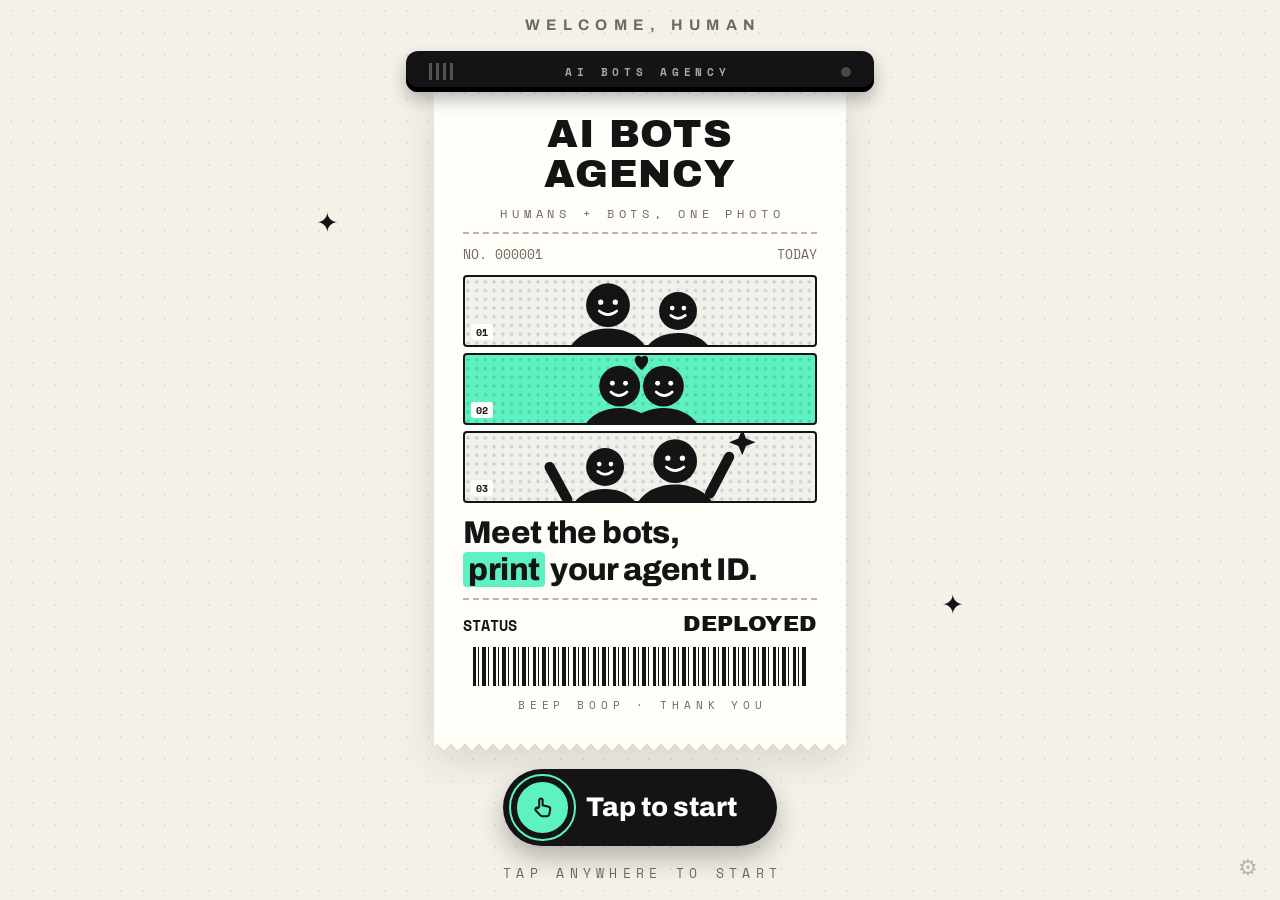
==== commit 749d3a29: "Add AI Bots Agency edition: agent ID, bot invoice and boot log receipts, robot stickers, agency bran" ====
--- a/index.html
+++ b/index.html
@@ -1,506 +1,506 @@
-<!doctype html>
-<html lang="en">
-<head>
-<meta charset="utf-8">
-<meta name="viewport" content="width=device-width, initial-scale=1, viewport-fit=cover, user-scalable=no">
-<meta name="theme-color" content="#f4f1e8">
-<title>Receipt Photobooth</title>
-<link rel="manifest" href="manifest.webmanifest">
-<link rel="icon" href="icons/icon-192.png">
-<meta name="mobile-web-app-capable" content="yes">
-<link rel="preconnect" href="https://fonts.googleapis.com">
-<link rel="preconnect" href="https://fonts.gstatic.com" crossorigin>
-<link href="https://fonts.googleapis.com/css2?family=Archivo:wght@500;700;800&family=Archivo+Black&family=Bebas+Neue&family=Pacifico&family=Playfair+Display:wght@500&family=Space+Mono:wght@400;700&display=swap" rel="stylesheet">
-<link rel="stylesheet" href="css/style.css">
-</head>
-<body>
-<!-- Opening animation, shown once when the app starts -->
-<div id="splash" aria-label="LIKHA">
-  <video id="splashVideo" muted playsinline poster="[data-uri]"></video>
-</div>
-<main id="app">
-
-  <!-- Welcome -->
-  <section class="screen active" data-screen="welcome" id="welcomeScreen">
-    <div class="welcome-media" id="welcomeMedia" hidden></div>
-    <div class="welcome">
-      <p class="eyebrow">WELCOME</p>
-      <div class="printer run" id="welcomePrinter">
-        <div class="slot"><i class="grill"></i><span>PHOTOBOOTH</span><i class="led"></i></div>
-        <!-- Sample photo strip: prints out of the slot, is cut, falls away, and a new one prints. -->
-        <div class="ticket-window">
-          <div class="ticket-mover" id="ticketMover">
-          <div class="ticket" id="ticket">
-            <img id="welcomeLogo" class="t-logo" alt="" hidden>
-            <h1 id="welcomeTitle">PHOTOBOOTH</h1>
-            <p class="t-tag" id="welcomeSub">POSE · PRINT · SMILE</p>
-            <hr>
-            <p class="t-row"><span>NO. <span id="welcomeNo">000001</span></span><span>TODAY</span></p>
-            <div class="t-strip" aria-hidden="true">
-              <span class="t-shot">
-                <svg viewBox="0 0 240 80" preserveAspectRatio="xMidYMid slice">
-                  <rect width="240" height="80" fill="url(#tdots)"/>
-                  <g class="ink"><circle cx="98" cy="36" r="15"/><path d="M68 80c0-18 13-28 30-28s30 10 30 28z"/><circle cx="146" cy="40" r="13"/><path d="M120 80c0-16 11-25 26-25s26 9 26 25z"/></g>
-                  <g class="face"><circle cx="93" cy="34" r="1.8"/><circle cx="103" cy="34" r="1.8"/><path d="M92 40q6 5 12 0"/><circle cx="142" cy="38" r="1.6"/><circle cx="150" cy="38" r="1.6"/><path d="M141 43q5 4 10 0"/></g>
-                </svg>
-                <i>01</i>
-              </span>
-              <span class="t-shot">
-                <svg viewBox="0 0 240 80" preserveAspectRatio="xMidYMid slice">
-                  <rect width="240" height="80" fill="url(#tdots)"/>
-                  <g class="ink"><circle cx="106" cy="38" r="14"/><path d="M78 80c0-17 12-27 28-27s28 10 28 27z"/><circle cx="136" cy="38" r="14"/><path d="M108 80c0-17 12-27 28-27s28 10 28 27z"/><path d="M121 27c-7-5-5-12 0-9 5-3 7 4 0 9z"/></g>
-                  <g class="face"><circle cx="101" cy="36" r="1.7"/><circle cx="110" cy="36" r="1.7"/><path d="M100 42q5.500 5 11 0"/><circle cx="132" cy="36" r="1.7"/><circle cx="141" cy="36" r="1.7"/><path d="M131 42q5.500 5 11 0"/></g>
-                </svg>
-                <i>02</i>
-              </span>
-              <span class="t-shot">
-                <svg viewBox="0 0 240 80" preserveAspectRatio="xMidYMid slice">
-                  <rect width="240" height="80" fill="url(#tdots)"/>
-                  <g class="ink"><circle cx="96" cy="40" r="13"/><path d="M70 80c0-16 11-25 26-25s26 9 26 25z"/><circle cx="144" cy="36" r="15"/><path d="M114 80c0-18 13-28 30-28s30 10 30 28z"/><path class="arm" d="M168 58l13-25M70 62l-12-22"/><path d="M190 14l2.600 6.400 6.400 2.600-6.400 2.600-2.600 6.400-2.600-6.400-6.400-2.600 6.400-2.600z"/></g>
-                  <g class="face"><circle cx="92" cy="38" r="1.6"/><circle cx="100" cy="38" r="1.6"/><path d="M91 43q5 4 10 0"/><circle cx="139" cy="34" r="1.8"/><circle cx="149" cy="34" r="1.8"/><path d="M138 40q6 5 12 0"/></g>
-                </svg>
-                <i>03</i>
-              </span>
-            </div>
-            <p class="t-head" id="welcomeHead">Smile now,<br><mark>print</mark> right after.</p>
-            <hr>
-            <p class="t-total"><span>TOTAL</span><strong>MEMORIES</strong></p>
-            <div class="barcode"></div>
-            <p class="t-thanks">THANK YOU</p>
-          </div>
-          </div>
-        </div>
-        <svg width="0" height="0" aria-hidden="true" style="position:absolute"><defs>
-          <pattern id="tdots" width="6" height="6" patternUnits="userSpaceOnUse"><circle cx="2" cy="2" r="1.100" fill="#141414" opacity="0.17"/></pattern>
-        </defs></svg>
-      </div>
-      <button class="cta" id="startBtn">
-        <span class="cta-dot"><svg viewBox="0 0 24 24"><path d="M9 11V5.500a1.500 1.500 0 0 1 3 0V10l5.200 1.300a2 2 0 0 1 1.500 2.300l-.8 4.400a2 2 0 0 1-2 1.600h-4.300a2 2 0 0 1-1.500-.7L6 14.500a1.400 1.400 0 0 1 2-2z"/></svg></span>
-        Tap to start
-      </button>
-      <p class="eyebrow small">TAP ANYWHERE TO START</p>
-    </div>
-  </section>
-
-  <!-- Layout select -->
-  <section class="screen" data-screen="layout">
-    <header class="bar">
-      <button class="btn btn-ghost" data-go="welcome">&larr; Back</button>
-      <h2>Pick your frame</h2>
-      <span class="session"></span>
-    </header>
-    <div class="layouts-scroll"><div class="layouts" id="layouts"></div></div>
-  </section>
-
-  <!-- Capture -->
-  <section class="screen" data-screen="capture">
-    <header class="bar">
-      <button class="btn btn-ghost" id="captureCancel">&larr; Cancel</button>
-      <h2 id="captureLabel">Get ready</h2>
-      <span class="session"></span>
-    </header>
-    <div class="stage">
-      <div class="viewfinder" id="viewfinder">
-        <video id="video" playsinline muted poster="[data-uri]"></video>        <img id="frozen" alt="" hidden>
-        <div class="count" id="count" hidden></div>
-        <div class="flash" id="flash"></div>
-        <div class="cam-error" id="camError" hidden>
-          <p id="camErrorText"></p>
-          <div class="row">
-            <button class="btn btn-primary" id="camRetry">Try again</button>
-            <label class="btn btn-ghost">Use photos from this device
-              <input type="file" id="fileInput" accept="image/*" multiple hidden>
-            </label>
-          </div>
-        </div>
-      </div>
-      <div class="live-tools">
-        <div class="chips" id="liveFilters" aria-label="Filter"></div>
-      </div>
-      <div class="dots" id="dots"></div>
-      <button class="btn btn-primary btn-xl" id="shootBtn">Start</button>
-    </div>
-  </section>
-
-  <!-- Review: "Love these?" -->
-  <section class="screen" data-screen="review">
-    <header class="bar">
-      <button class="btn btn-ghost" id="reviewCancel">&larr; Cancel</button>
-      <h2>Love these?</h2>
-      <span class="session"></span>
-    </header>
-    <p class="sub" id="reviewNote"></p>
-    <div class="review-stage"><canvas id="reviewCanvas"></canvas></div>
-    <div class="thumbs review-thumbs" id="reviewThumbs"></div>
-    <div class="row review-actions">
-      <button class="btn btn-ghost" id="mirrorBtn">Mirror</button>
-      <button class="btn btn-ghost" id="reviewEdit">Stickers &amp; adjust</button>
-      <button class="btn btn-ghost" id="reviewRetake">Retake this one</button>
-    </div>
-    <h3>Filter</h3>
-    <div class="filter-strip" id="filterStrip"></div>    <button class="btn btn-primary btn-xl" id="useBtn">Use these photos</button>
-    <button class="link-btn" id="startOverBtn">Start the shots over</button>
-  </section>
-
-  <!-- Result: "Looking great!" -->
-  <section class="screen" data-screen="result">
-    <header class="bar">
-      <button class="btn btn-ghost" id="backReview">&larr; Photos</button>
-      <h2>Looking great!</h2>
-      <span class="session"></span>
-    </header>
-    <p class="sub">Pick a frame, then print.</p>
-    <div class="result">
-      <div class="paper-wrap">
-        <div class="paper"><canvas id="preview"></canvas></div>
-      </div>
-      <div class="tpl-side" id="tplSide" aria-label="Frames"></div>
-    </div>
-    <div class="print-bar">
-      <div id="copiesBox" class="copies-box">
-        <div class="stepper">
-          <button class="btn btn-ghost" id="copiesMinus" aria-label="Fewer copies">&minus;</button>
-          <output id="copies" aria-label="Copies">1</output>
-          <button class="btn btn-ghost" id="copiesPlus" aria-label="More copies">+</button>
-        </div>
-      </div>
-      <button class="btn btn-primary btn-xl" id="printBtn">Print</button>
-    </div>
-    <div class="row result-extra">
-      <button class="btn btn-ghost" id="shareBtn" hidden>Get my photo (QR or email)</button>
-      <button class="btn btn-ghost" id="saveBtn">Save colour copy</button>
-      <button class="btn btn-ghost" id="doneBtn">Done</button>
-    </div>
-  </section>
-</main>
-
-<button id="gear" aria-label="Kiosk settings" title="Kiosk settings">&#9881;</button>
-<div id="toast" role="status" popover="manual" hidden></div>
-
-<!-- Printing: the receipt slides out of an on-screen printer -->
-<div id="printFx" hidden>
-  <h2 id="fxTitle" role="status">Your photos are ready!</h2>
-  <p class="sub" id="fxText">Printing your copy…</p>
-  <div class="fx-printer">
-    <div class="slot"><i class="grill"></i><span>PRINTING</span><i class="led on"></i></div>
-    <div class="fx-window"><canvas id="fxPaper"></canvas></div>
-  </div>
-</div>
-
-<!-- PIN -->
-<dialog id="pinDlg">
-  <form method="dialog" class="pin">
-    <h3>Enter PIN</h3>
-    <p class="hint">To open the kiosk settings.</p>
-    <input id="pinInput" type="password" inputmode="numeric" maxlength="4" autocomplete="off" aria-label="PIN">
-    <p class="err" id="pinErr" hidden>Wrong PIN.</p>
-    <div class="row">
-      <button class="btn btn-ghost" type="button" id="pinCancel">Cancel</button>
-      <button class="btn btn-primary" id="pinOk" value="ok">Open</button>
-    </div>
-  </form>
-</dialog>
-
-<!-- Adjust one photo -->
-<dialog id="editDlg">
-  <div class="edit">
-    <h3>Edit photo <span id="editNo"></span></h3>
-    <div class="chips" id="editModes">
-      <button class="chip" data-mode="move">Move</button>
-      <button class="chip" data-mode="sticker">Stickers</button>
-      <button class="chip" data-mode="draw">Draw</button>
-    </div>
-    <p class="hint" id="editHint"></p>
-    <canvas id="editCanvas"></canvas>
-    <div class="sticker-tray" id="stickerTray" hidden></div>
-    <div class="row edit-tools" id="shapeTools">
-      <button class="btn btn-ghost" data-edit="zoomOut" aria-label="Smaller">&minus;</button>
-      <button class="btn btn-ghost" data-edit="zoomIn" aria-label="Bigger">+</button>
-      <button class="btn btn-ghost" data-edit="rotL" aria-label="Turn left">&#8634;</button>
-      <button class="btn btn-ghost" data-edit="rotR" aria-label="Turn right">&#8635;</button>
-      <button class="btn btn-ghost" data-edit="reset" id="editReset">Reset</button>
-      <button class="btn btn-ghost" data-edit="remove" id="editRemove" hidden>Delete</button>
-    </div>
-    <div class="row edit-tools" id="drawTools" hidden>
-      <button class="chip" data-pen="black">Black pen</button>
-      <button class="chip" data-pen="white">White pen</button>
-      <button class="btn btn-ghost" data-edit="undo">Undo</button>
-      <button class="btn btn-ghost" data-edit="clear">Clear</button>
-    </div>
-    <div class="row edit-actions">
-      <button class="btn btn-ghost" id="editRetake">Retake this photo</button>
-      <button class="btn btn-primary" id="editDone">Done</button>
-    </div>
-  </div>
-</dialog>
-
-<!-- Print more -->
-<dialog id="moreDlg">
-  <form method="dialog" class="pin">
-    <h3 id="moreTitle">Print more</h3>
-    <p class="hint" id="moreText"></p>
-    <div class="stepper" id="moreStepper">
-      <button class="btn btn-ghost" type="button" id="moreMinus" aria-label="Fewer copies">&minus;</button>
-      <output id="moreCopies">1</output>
-      <button class="btn btn-ghost" type="button" id="morePlus" aria-label="More copies">+</button>
-    </div>
-    <input id="morePin" type="password" inputmode="numeric" maxlength="6" autocomplete="off" aria-label="Staff PIN or voucher code" placeholder="PIN or code">
-    <p class="err" id="moreErr" hidden></p>
-    <div class="row">
-      <button class="btn btn-ghost" type="button" id="moreCancel">Cancel</button>
-      <button class="btn btn-primary" id="moreOk" value="ok">OK</button>
-    </div>
-  </form>
-</dialog>
-
-<!-- Get my photo: QR + email -->
-<dialog id="shareDlg">
-  <div class="share">
-    <h3>Get your photo</h3>
-    <p class="hint" id="shareMsg"></p>
-    <canvas id="shareQr"></canvas>
-    <p class="status" id="shareStatus" role="status"></p>
-    <label>Email me my photo
-      <input id="shareEmail" type="email" inputmode="email" autocomplete="off" placeholder="name@example.com">
-    </label>
-    <p class="hint" id="shareNote" role="status"></p>
-    <div class="row edit-actions">
-      <button class="btn btn-ghost" id="shareClose">Close</button>
-      <button class="btn btn-primary" id="shareSend">Send email</button>
-    </div>
-  </div>
-</dialog>
-
-<!-- Settings -->
-<dialog id="settingsDlg">
-  <div class="settings">
-    <header class="bar">
-      <h2>Kiosk settings</h2>
-      <button class="btn btn-primary" id="settingsClose">Close</button>
-    </header>
-    <div class="tabs" role="tablist" aria-label="Settings sections" id="settingsTabs">
-      <button class="tab" role="tab" data-tab="printer">Printer</button>
-      <button class="tab" role="tab" data-tab="design">Design</button>
-      <button class="tab" role="tab" data-tab="frames">Frames &amp; stickers</button>
-      <button class="tab" role="tab" data-tab="camera">Camera</button>
-      <button class="tab" role="tab" data-tab="sharing">Sharing</button>
-      <button class="tab" role="tab" data-tab="kiosk">Kiosk</button>
-    </div>
-    <div class="settings-body">
-      <div class="settings-form" role="tabpanel">
-        <fieldset data-tab="printer">
-          <legend>Printer</legend>
-          <label>Connection
-            <select data-k="connection">
-              <option value="usb">USB (ESC/POS)</option>
-              <option value="btclassic" data-native>Bluetooth (paired printer)</option>
-              <option value="network" data-native>WiFi / network (port 9100)</option>
-              <option value="bluetooth" data-web>Bluetooth LE (ESC/POS)</option>
-              <option value="serial" data-web>Serial / COM port (ESC/POS)</option>
-              <option value="browser" data-web>Browser print dialog</option>
-            </select>
-          </label>
-          <label data-native>Bluetooth printer (pair it in Android settings first)
-            <select data-k="btAddress" id="btSel"></select>
-          </label>
-          <label data-native>Printer IP address
-            <input type="text" inputmode="decimal" maxlength="40" placeholder="192.168.1.50" data-k="printerIp">
-          </label>
-          <label>Paper width
-            <select data-k="paperWidth" data-num>
-              <option value="58">58 mm (384 dots)</option>
-              <option value="80">80 mm (576 dots)</option>
-            </select>
-          </label>
-          <label data-web>Serial baud rate
-            <select data-k="baud" data-num>
-              <option>9600</option><option>19200</option><option>38400</option><option>57600</option><option>115200</option>
-            </select>
-          </label>
-          <label>Raster mode
-            <select data-k="chunkRows" data-num>
-              <option value="0">Single block (GS v 0)</option>
-              <option value="128">Chunked, 128 rows</option>
-              <option value="24">Chunked, 24 rows (slow printers)</option>
-            </select>
-          </label>
-          <label>Bottom feed lines <input type="number" min="0" max="20" data-k="feedLines"></label>
-          <label class="check"><input type="checkbox" data-k="cut"> Cut paper after printing</label>
-          <label class="check"><input type="checkbox" data-k="paperCheck"> Check for paper before every print</label>
-          <label>Print width <output></output>%
-            <input type="range" min="80" max="100" step="1" data-k="printScale">
-          </label>
-          <label>Shift left / right (dots) <output></output>
-            <input type="range" min="-48" max="48" step="2" data-k="printShift">
-          </label>
-          <p class="hint">If a side of the print is cut off, print the calibration page, then narrow the width or shift it.</p>
-          <p class="status" id="printerStatus">Not connected.</p>
-          <div class="row">
-            <button class="btn btn-ghost" id="connectBtn">Connect printer</button>
-            <button class="btn btn-ghost" id="testBtn">Test print</button>
-            <button class="btn btn-ghost" id="calBtn">Calibration page</button>
-          </div>
-        </fieldset>
-
-        <fieldset data-tab="frames">
-          <legend>Frames</legend>
-          <label>Add your own frame (PNG with transparent photo spots)
-            <input type="file" accept="image/png" id="frameFile">
-          </label>
-          <p class="hint">The transparent areas become the photo spots, found automatically. Pinned frames are listed first for guests.</p>
-          <div class="frame-list" id="frameList"></div>
-        </fieldset>
-
-        <fieldset data-tab="frames">
-          <legend>Stickers</legend>
-          <label>Add your own stickers (PNG, several at once is fine)
-            <input type="file" accept="image/png" multiple id="stickerFile">
-          </label>
-          <p class="hint">Use PNGs with a see-through background. Bold, high-contrast designs print best; on the thermal print they come out black and white.</p>
-          <label class="check"><input type="checkbox" data-k="hideBuiltinStickers"> Show only my stickers (hide the built-in ones)</label>
-          <p class="hint" id="stickerNote"></p>
-          <div class="sticker-list" id="stickerList"></div>
-        </fieldset>
-
-        <fieldset data-tab="printer">
-          <legend>Print tuning</legend>
-          <label>Dither
-            <select data-k="dither" id="ditherSel"></select>
-          </label>
-          <label>Print brightness <output></output>
-            <input type="range" min="-50" max="50" step="1" data-k="brightness">
-          </label>
-          <label>Contrast <output></output>
-            <input type="range" min="-50" max="50" step="1" data-k="contrast">
-          </label>
-          <label>Gamma <output></output>
-            <input type="range" min="0.5" max="2" step="0.05" data-k="gamma">
-          </label>
-          <label>Sharpen <output></output>
-            <input type="range" min="0" max="100" step="5" data-k="sharpen">
-          </label>
-          <label class="check"><input type="checkbox" data-k="autoLevels"> Auto levels</label>
-          <label class="check"><input type="checkbox" data-k="faceBoost"> Brighter, cleaner faces</label>
-          <p class="hint">Lower brightness if prints are too faint, raise it if they blot.</p>
-        </fieldset>
-
-        <fieldset data-tab="design">
-          <legend>Receipt</legend>
-          <label>Title <input type="text" maxlength="24" data-k="title"></label>
-          <label>Title font <select data-k="titleFont" id="fontSel"></select></label>
-          <label>Subtitle <input type="text" maxlength="40" data-k="subtitle"></label>
-          <label>Footer message <input type="text" maxlength="80" data-k="footer"></label>
-          <label>Date on the print
-            <select data-k="dateMode">
-              <option value="auto">Today's date and time</option>
-              <option value="custom">My own text</option>
-              <option value="none">No date</option>
-            </select>
-          </label>
-          <label>Date text (for "My own text") <input type="text" maxlength="24" placeholder="15 November 2026" data-k="dateText"></label>
-          <label class="check"><input type="checkbox" data-k="receiptLines"> Receipt details (order no., total, barcode)</label>
-        </fieldset>
-
-        <fieldset data-tab="design">
-          <legend>Branding</legend>
-          <label>Welcome screen design (PNG, JPEG, GIF or MP4)
-            <input type="file" accept="image/png,image/jpeg,image/gif,video/mp4,video/webm" id="welcomeFile">
-          </label>
-          <div class="row">
-            <button class="btn btn-ghost" id="welcomeClear">Use the built-in welcome screen</button>
-            <span class="hint" id="welcomeNote"></span>
-          </div>
-          <label>How the design fits the screen
-            <select data-k="welcomeFit">
-              <option value="cover">Fill the screen (edges may be trimmed)</option>
-              <option value="contain">Show the whole design</option>
-            </select>
-          </label>
-          <label class="check"><input type="checkbox" data-k="welcomeCta"> Show the "Tap to start" button over my design</label>
-          <p class="hint">The booth runs in portrait, so make the design tall: 1280 × 2048 fits a 16:10 tablet exactly. Guests can tap anywhere to start.</p>
-          <label>Logo (shown on the welcome screen)
-            <input type="file" accept="image/*" data-asset="logo">
-          </label>
-          <div class="row">
-            <button class="btn btn-ghost" data-asset-clear="logo">Remove logo</button>
-            <span class="hint" data-asset-note="logo"></span>
-          </div>
-          <label class="check"><input type="checkbox" data-k="logoOnPrint"> Also print the logo on the receipt</label>
-          <label>Accent colour <input type="color" data-k="accent"></label>
-          <label>Screen background image
-            <input type="file" accept="image/*" data-asset="bg">
-          </label>
-          <div class="row">
-            <button class="btn btn-ghost" data-asset-clear="bg">Remove background</button>
-            <span class="hint" data-asset-note="bg"></span>
-          </div>
-        </fieldset>
-
-        <fieldset data-tab="camera">
-          <legend>Capture</legend>
-          <label>Camera <select data-k="cameraId" id="cameraSel"><option value="">Default camera</option></select></label>
-          <label>Countdown before capture (seconds) <input type="number" min="1" max="10" data-k="countdown"></label>
-          <label class="check"><input type="checkbox" data-k="mirror"> Mirror the camera</label>
-          <label>Retakes allowed per session (0 for none) <input type="number" min="0" max="10" data-k="retakeLimit"></label>
-          <label class="check"><input type="checkbox" data-k="sound"> Countdown and shutter sounds</label>
-          <label>Thank-you sound after printing (audio file, optional)
-            <input type="file" accept="audio/*" data-asset="thanks">
-          </label>
-          <div class="row">
-            <button class="btn btn-ghost" data-asset-clear="thanks">Use the built-in chime</button>
-            <span class="hint" data-asset-note="thanks"></span>
-          </div>
-        </fieldset>
-
-        <fieldset data-tab="sharing">
-          <legend>Sharing and vouchers</legend>
-          <p class="hint">Needs the sharing server from server/Code.gs deployed on your Google account.</p>
-          <label>Server address (ends in /exec) <input type="text" inputmode="url" maxlength="300" placeholder="https://script.google.com/macros/s/…/exec" data-k="shareUrl"></label>
-          <label>Booth key <input type="text" maxlength="60" data-k="shareKey"></label>
-          <div class="row">
-            <button class="btn btn-ghost" id="shareTest">Test connection</button>
-          </div>
-          <label class="check"><input type="checkbox" data-k="shareOn"> Upload each session and print a QR to its download page</label>
-          <label>Event name for the gallery <input type="text" maxlength="40" placeholder="maria-jose-wedding" data-k="eventCode"></label>
-          <label class="check"><input type="checkbox" data-k="galleryOn"> Show this event's photos in a shared gallery</label>
-          <label class="check"><input type="checkbox" data-k="voucherPrint"> Print vouchers sent from my phone</label>
-          <label class="check"><input type="checkbox" data-k="requireVoucher"> Require a voucher code (or staff PIN) to start a session</label>
-          <p class="hint" id="adminLink"></p>
-        </fieldset>
-
-        <fieldset data-tab="kiosk">
-          <legend>Kiosk</legend>
-          <label>Session time limit in seconds (0 for no limit) <input type="number" min="0" max="3600" data-k="sessionLimit"></label>
-          <label>Free copies per session <input type="number" min="1" max="10" data-k="copiesMax"></label>
-          <label class="check"><input type="checkbox" data-k="printMore"> Offer paid "Print more" after the free copies</label>
-          <label>Price text shown for extra copies <input type="text" maxlength="30" data-k="printMorePrice"></label>
-          <label>Maximum extra copies per request <input type="number" min="1" max="10" data-k="printMoreMax"></label>
-          <label class="check"><input type="checkbox" data-k="splash"> Play the LIKHA opening animation when the app starts</label>
-          <label class="check"><input type="checkbox" data-k="printAnim"> Show the printing animation while the receipt prints</label>
-          <label class="check"><input type="checkbox" data-k="autoSave"> Save a colour copy of every session to this device</label>
-          <label>Seconds on the result screen <input type="number" min="15" max="600" data-k="resultIdle"></label>
-          <label>Settings PIN (4 digits, blank for none) <input type="text" inputmode="numeric" maxlength="4" data-k="pin"></label>
-          <div class="row">
-            <button class="btn btn-ghost" id="fsBtn" data-web>Full screen</button>
-            <button class="btn btn-ghost" id="resetBtn">Reset to defaults</button>
-          </div>
-        </fieldset>
-      </div>
-      <div class="settings-preview">
-        <p class="hint">Live test pattern with the current tuning</p>
-        <div class="paper"><canvas id="testPreview"></canvas></div>
-      </div>
-    </div>
-  </div>
-</dialog>
-
-<div id="printArea"><img id="printImg" alt=""></div>
-
-<script src="js/imaging.js"></script>
-<script src="js/compose.js"></script>
-<script src="js/escpos.js"></script>
-<script src="js/qr.js"></script>
-<script src="js/share.js"></script>
-<script src="js/app.js"></script>
-</body>
-</html>
+<!doctype html>
+<html lang="en">
+<head>
+<meta charset="utf-8">
+<meta name="viewport" content="width=device-width, initial-scale=1, viewport-fit=cover, user-scalable=no">
+<meta name="theme-color" content="#f4f1e8">
+<title>AI Bots Agency Photobooth</title>
+<link rel="manifest" href="manifest.webmanifest">
+<link rel="icon" href="icons/icon-192.png">
+<meta name="mobile-web-app-capable" content="yes">
+<link rel="preconnect" href="https://fonts.googleapis.com">
+<link rel="preconnect" href="https://fonts.gstatic.com" crossorigin>
+<link href="https://fonts.googleapis.com/css2?family=Archivo:wght@500;700;800&family=Archivo+Black&family=Bebas+Neue&family=Pacifico&family=Playfair+Display:wght@500&family=Space+Mono:wght@400;700&display=swap" rel="stylesheet">
+<link rel="stylesheet" href="css/style.css">
+</head>
+<body>
+<!-- Opening animation, shown once when the app starts -->
+<div id="splash" aria-label="LIKHA">
+  <video id="splashVideo" muted playsinline poster="[data-uri]"></video>
+</div>
+<main id="app">
+
+  <!-- Welcome -->
+  <section class="screen active" data-screen="welcome" id="welcomeScreen">
+    <div class="welcome-media" id="welcomeMedia" hidden></div>
+    <div class="welcome">
+      <p class="eyebrow">WELCOME, HUMAN</p>
+      <div class="printer run" id="welcomePrinter">
+        <div class="slot"><i class="grill"></i><span>AI BOTS AGENCY</span><i class="led"></i></div>
+        <!-- Sample photo strip: prints out of the slot, is cut, falls away, and a new one prints. -->
+        <div class="ticket-window">
+          <div class="ticket-mover" id="ticketMover">
+          <div class="ticket" id="ticket">
+            <img id="welcomeLogo" class="t-logo" alt="" hidden>
+            <h1 id="welcomeTitle">AI BOTS AGENCY</h1>
+            <p class="t-tag" id="welcomeSub">HUMANS + BOTS, ONE PHOTO</p>
+            <hr>
+            <p class="t-row"><span>NO. <span id="welcomeNo">000001</span></span><span>TODAY</span></p>
+            <div class="t-strip" aria-hidden="true">
+              <span class="t-shot">
+                <svg viewBox="0 0 240 80" preserveAspectRatio="xMidYMid slice">
+                  <rect width="240" height="80" fill="url(#tdots)"/>
+                  <g class="ink"><circle cx="98" cy="36" r="15"/><path d="M68 80c0-18 13-28 30-28s30 10 30 28z"/><circle cx="146" cy="40" r="13"/><path d="M120 80c0-16 11-25 26-25s26 9 26 25z"/></g>
+                  <g class="face"><circle cx="93" cy="34" r="1.8"/><circle cx="103" cy="34" r="1.8"/><path d="M92 40q6 5 12 0"/><circle cx="142" cy="38" r="1.6"/><circle cx="150" cy="38" r="1.6"/><path d="M141 43q5 4 10 0"/></g>
+                </svg>
+                <i>01</i>
+              </span>
+              <span class="t-shot">
+                <svg viewBox="0 0 240 80" preserveAspectRatio="xMidYMid slice">
+                  <rect width="240" height="80" fill="url(#tdots)"/>
+                  <g class="ink"><circle cx="106" cy="38" r="14"/><path d="M78 80c0-17 12-27 28-27s28 10 28 27z"/><circle cx="136" cy="38" r="14"/><path d="M108 80c0-17 12-27 28-27s28 10 28 27z"/><path d="M121 27c-7-5-5-12 0-9 5-3 7 4 0 9z"/></g>
+                  <g class="face"><circle cx="101" cy="36" r="1.7"/><circle cx="110" cy="36" r="1.7"/><path d="M100 42q5.500 5 11 0"/><circle cx="132" cy="36" r="1.7"/><circle cx="141" cy="36" r="1.7"/><path d="M131 42q5.500 5 11 0"/></g>
+                </svg>
+                <i>02</i>
+              </span>
+              <span class="t-shot">
+                <svg viewBox="0 0 240 80" preserveAspectRatio="xMidYMid slice">
+                  <rect width="240" height="80" fill="url(#tdots)"/>
+                  <g class="ink"><circle cx="96" cy="40" r="13"/><path d="M70 80c0-16 11-25 26-25s26 9 26 25z"/><circle cx="144" cy="36" r="15"/><path d="M114 80c0-18 13-28 30-28s30 10 30 28z"/><path class="arm" d="M168 58l13-25M70 62l-12-22"/><path d="M190 14l2.600 6.400 6.400 2.600-6.400 2.600-2.600 6.400-2.600-6.400-6.400-2.600 6.400-2.600z"/></g>
+                  <g class="face"><circle cx="92" cy="38" r="1.6"/><circle cx="100" cy="38" r="1.6"/><path d="M91 43q5 4 10 0"/><circle cx="139" cy="34" r="1.8"/><circle cx="149" cy="34" r="1.8"/><path d="M138 40q6 5 12 0"/></g>
+                </svg>
+                <i>03</i>
+              </span>
+            </div>
+            <p class="t-head" id="welcomeHead">Smile now,<br><mark>print</mark> right after.</p>
+            <hr>
+            <p class="t-total"><span>STATUS</span><strong>DEPLOYED</strong></p>
+            <div class="barcode"></div>
+            <p class="t-thanks">BEEP BOOP · THANK YOU</p>
+          </div>
+          </div>
+        </div>
+        <svg width="0" height="0" aria-hidden="true" style="position:absolute"><defs>
+          <pattern id="tdots" width="6" height="6" patternUnits="userSpaceOnUse"><circle cx="2" cy="2" r="1.100" fill="#141414" opacity="0.17"/></pattern>
+        </defs></svg>
+      </div>
+      <button class="cta" id="startBtn">
+        <span class="cta-dot"><svg viewBox="0 0 24 24"><path d="M9 11V5.500a1.500 1.500 0 0 1 3 0V10l5.200 1.300a2 2 0 0 1 1.500 2.300l-.8 4.400a2 2 0 0 1-2 1.600h-4.300a2 2 0 0 1-1.500-.7L6 14.500a1.400 1.400 0 0 1 2-2z"/></svg></span>
+        Tap to start
+      </button>
+      <p class="eyebrow small">TAP ANYWHERE TO START</p>
+    </div>
+  </section>
+
+  <!-- Layout select -->
+  <section class="screen" data-screen="layout">
+    <header class="bar">
+      <button class="btn btn-ghost" data-go="welcome">&larr; Back</button>
+      <h2>Pick your frame</h2>
+      <span class="session"></span>
+    </header>
+    <div class="layouts-scroll"><div class="layouts" id="layouts"></div></div>
+  </section>
+
+  <!-- Capture -->
+  <section class="screen" data-screen="capture">
+    <header class="bar">
+      <button class="btn btn-ghost" id="captureCancel">&larr; Cancel</button>
+      <h2 id="captureLabel">Get ready</h2>
+      <span class="session"></span>
+    </header>
+    <div class="stage">
+      <div class="viewfinder" id="viewfinder">
+        <video id="video" playsinline muted poster="[data-uri]"></video>        <img id="frozen" alt="" hidden>
+        <div class="count" id="count" hidden></div>
+        <div class="flash" id="flash"></div>
+        <div class="cam-error" id="camError" hidden>
+          <p id="camErrorText"></p>
+          <div class="row">
+            <button class="btn btn-primary" id="camRetry">Try again</button>
+            <label class="btn btn-ghost">Use photos from this device
+              <input type="file" id="fileInput" accept="image/*" multiple hidden>
+            </label>
+          </div>
+        </div>
+      </div>
+      <div class="live-tools">
+        <div class="chips" id="liveFilters" aria-label="Filter"></div>
+      </div>
+      <div class="dots" id="dots"></div>
+      <button class="btn btn-primary btn-xl" id="shootBtn">Start</button>
+    </div>
+  </section>
+
+  <!-- Review: "Love these?" -->
+  <section class="screen" data-screen="review">
+    <header class="bar">
+      <button class="btn btn-ghost" id="reviewCancel">&larr; Cancel</button>
+      <h2>Love these?</h2>
+      <span class="session"></span>
+    </header>
+    <p class="sub" id="reviewNote"></p>
+    <div class="review-stage"><canvas id="reviewCanvas"></canvas></div>
+    <div class="thumbs review-thumbs" id="reviewThumbs"></div>
+    <div class="row review-actions">
+      <button class="btn btn-ghost" id="mirrorBtn">Mirror</button>
+      <button class="btn btn-ghost" id="reviewEdit">Stickers &amp; adjust</button>
+      <button class="btn btn-ghost" id="reviewRetake">Retake this one</button>
+    </div>
+    <h3>Filter</h3>
+    <div class="filter-strip" id="filterStrip"></div>    <button class="btn btn-primary btn-xl" id="useBtn">Use these photos</button>
+    <button class="link-btn" id="startOverBtn">Start the shots over</button>
+  </section>
+
+  <!-- Result: "Looking great!" -->
+  <section class="screen" data-screen="result">
+    <header class="bar">
+      <button class="btn btn-ghost" id="backReview">&larr; Photos</button>
+      <h2>Looking great!</h2>
+      <span class="session"></span>
+    </header>
+    <p class="sub">Pick a frame, then print.</p>
+    <div class="result">
+      <div class="paper-wrap">
+        <div class="paper"><canvas id="preview"></canvas></div>
+      </div>
+      <div class="tpl-side" id="tplSide" aria-label="Frames"></div>
+    </div>
+    <div class="print-bar">
+      <div id="copiesBox" class="copies-box">
+        <div class="stepper">
+          <button class="btn btn-ghost" id="copiesMinus" aria-label="Fewer copies">&minus;</button>
+          <output id="copies" aria-label="Copies">1</output>
+          <button class="btn btn-ghost" id="copiesPlus" aria-label="More copies">+</button>
+        </div>
+      </div>
+      <button class="btn btn-primary btn-xl" id="printBtn">Print</button>
+    </div>
+    <div class="row result-extra">
+      <button class="btn btn-ghost" id="shareBtn" hidden>Get my photo (QR or email)</button>
+      <button class="btn btn-ghost" id="saveBtn">Save colour copy</button>
+      <button class="btn btn-ghost" id="doneBtn">Done</button>
+    </div>
+  </section>
+</main>
+
+<button id="gear" aria-label="Kiosk settings" title="Kiosk settings">&#9881;</button>
+<div id="toast" role="status" popover="manual" hidden></div>
+
+<!-- Printing: the receipt slides out of an on-screen printer -->
+<div id="printFx" hidden>
+  <h2 id="fxTitle" role="status">Your photos are ready!</h2>
+  <p class="sub" id="fxText">Printing your copy…</p>
+  <div class="fx-printer">
+    <div class="slot"><i class="grill"></i><span>PRINTING</span><i class="led on"></i></div>
+    <div class="fx-window"><canvas id="fxPaper"></canvas></div>
+  </div>
+</div>
+
+<!-- PIN -->
+<dialog id="pinDlg">
+  <form method="dialog" class="pin">
+    <h3>Enter PIN</h3>
+    <p class="hint">To open the kiosk settings.</p>
+    <input id="pinInput" type="password" inputmode="numeric" maxlength="4" autocomplete="off" aria-label="PIN">
+    <p class="err" id="pinErr" hidden>Wrong PIN.</p>
+    <div class="row">
+      <button class="btn btn-ghost" type="button" id="pinCancel">Cancel</button>
+      <button class="btn btn-primary" id="pinOk" value="ok">Open</button>
+    </div>
+  </form>
+</dialog>
+
+<!-- Adjust one photo -->
+<dialog id="editDlg">
+  <div class="edit">
+    <h3>Edit photo <span id="editNo"></span></h3>
+    <div class="chips" id="editModes">
+      <button class="chip" data-mode="move">Move</button>
+      <button class="chip" data-mode="sticker">Stickers</button>
+      <button class="chip" data-mode="draw">Draw</button>
+    </div>
+    <p class="hint" id="editHint"></p>
+    <canvas id="editCanvas"></canvas>
+    <div class="sticker-tray" id="stickerTray" hidden></div>
+    <div class="row edit-tools" id="shapeTools">
+      <button class="btn btn-ghost" data-edit="zoomOut" aria-label="Smaller">&minus;</button>
+      <button class="btn btn-ghost" data-edit="zoomIn" aria-label="Bigger">+</button>
+      <button class="btn btn-ghost" data-edit="rotL" aria-label="Turn left">&#8634;</button>
+      <button class="btn btn-ghost" data-edit="rotR" aria-label="Turn right">&#8635;</button>
+      <button class="btn btn-ghost" data-edit="reset" id="editReset">Reset</button>
+      <button class="btn btn-ghost" data-edit="remove" id="editRemove" hidden>Delete</button>
+    </div>
+    <div class="row edit-tools" id="drawTools" hidden>
+      <button class="chip" data-pen="black">Black pen</button>
+      <button class="chip" data-pen="white">White pen</button>
+      <button class="btn btn-ghost" data-edit="undo">Undo</button>
+      <button class="btn btn-ghost" data-edit="clear">Clear</button>
+    </div>
+    <div class="row edit-actions">
+      <button class="btn btn-ghost" id="editRetake">Retake this photo</button>
+      <button class="btn btn-primary" id="editDone">Done</button>
+    </div>
+  </div>
+</dialog>
+
+<!-- Print more -->
+<dialog id="moreDlg">
+  <form method="dialog" class="pin">
+    <h3 id="moreTitle">Print more</h3>
+    <p class="hint" id="moreText"></p>
+    <div class="stepper" id="moreStepper">
+      <button class="btn btn-ghost" type="button" id="moreMinus" aria-label="Fewer copies">&minus;</button>
+      <output id="moreCopies">1</output>
+      <button class="btn btn-ghost" type="button" id="morePlus" aria-label="More copies">+</button>
+    </div>
+    <input id="morePin" type="password" inputmode="numeric" maxlength="6" autocomplete="off" aria-label="Staff PIN or voucher code" placeholder="PIN or code">
+    <p class="err" id="moreErr" hidden></p>
+    <div class="row">
+      <button class="btn btn-ghost" type="button" id="moreCancel">Cancel</button>
+      <button class="btn btn-primary" id="moreOk" value="ok">OK</button>
+    </div>
+  </form>
+</dialog>
+
+<!-- Get my photo: QR + email -->
+<dialog id="shareDlg">
+  <div class="share">
+    <h3>Get your photo</h3>
+    <p class="hint" id="shareMsg"></p>
+    <canvas id="shareQr"></canvas>
+    <p class="status" id="shareStatus" role="status"></p>
+    <label>Email me my photo
+      <input id="shareEmail" type="email" inputmode="email" autocomplete="off" placeholder="name@example.com">
+    </label>
+    <p class="hint" id="shareNote" role="status"></p>
+    <div class="row edit-actions">
+      <button class="btn btn-ghost" id="shareClose">Close</button>
+      <button class="btn btn-primary" id="shareSend">Send email</button>
+    </div>
+  </div>
+</dialog>
+
+<!-- Settings -->
+<dialog id="settingsDlg">
+  <div class="settings">
+    <header class="bar">
+      <h2>Kiosk settings</h2>
+      <button class="btn btn-primary" id="settingsClose">Close</button>
+    </header>
+    <div class="tabs" role="tablist" aria-label="Settings sections" id="settingsTabs">
+      <button class="tab" role="tab" data-tab="printer">Printer</button>
+      <button class="tab" role="tab" data-tab="design">Design</button>
+      <button class="tab" role="tab" data-tab="frames">Frames &amp; stickers</button>
+      <button class="tab" role="tab" data-tab="camera">Camera</button>
+      <button class="tab" role="tab" data-tab="sharing">Sharing</button>
+      <button class="tab" role="tab" data-tab="kiosk">Kiosk</button>
+    </div>
+    <div class="settings-body">
+      <div class="settings-form" role="tabpanel">
+        <fieldset data-tab="printer">
+          <legend>Printer</legend>
+          <label>Connection
+            <select data-k="connection">
+              <option value="usb">USB (ESC/POS)</option>
+              <option value="btclassic" data-native>Bluetooth (paired printer)</option>
+              <option value="network" data-native>WiFi / network (port 9100)</option>
+              <option value="bluetooth" data-web>Bluetooth LE (ESC/POS)</option>
+              <option value="serial" data-web>Serial / COM port (ESC/POS)</option>
+              <option value="browser" data-web>Browser print dialog</option>
+            </select>
+          </label>
+          <label data-native>Bluetooth printer (pair it in Android settings first)
+            <select data-k="btAddress" id="btSel"></select>
+          </label>
+          <label data-native>Printer IP address
+            <input type="text" inputmode="decimal" maxlength="40" placeholder="192.168.1.50" data-k="printerIp">
+          </label>
+          <label>Paper width
+            <select data-k="paperWidth" data-num>
+              <option value="58">58 mm (384 dots)</option>
+              <option value="80">80 mm (576 dots)</option>
+            </select>
+          </label>
+          <label data-web>Serial baud rate
+            <select data-k="baud" data-num>
+              <option>9600</option><option>19200</option><option>38400</option><option>57600</option><option>115200</option>
+            </select>
+          </label>
+          <label>Raster mode
+            <select data-k="chunkRows" data-num>
+              <option value="0">Single block (GS v 0)</option>
+              <option value="128">Chunked, 128 rows</option>
+              <option value="24">Chunked, 24 rows (slow printers)</option>
+            </select>
+          </label>
+          <label>Bottom feed lines <input type="number" min="0" max="20" data-k="feedLines"></label>
+          <label class="check"><input type="checkbox" data-k="cut"> Cut paper after printing</label>
+          <label class="check"><input type="checkbox" data-k="paperCheck"> Check for paper before every print</label>
+          <label>Print width <output></output>%
+            <input type="range" min="80" max="100" step="1" data-k="printScale">
+          </label>
+          <label>Shift left / right (dots) <output></output>
+            <input type="range" min="-48" max="48" step="2" data-k="printShift">
+          </label>
+          <p class="hint">If a side of the print is cut off, print the calibration page, then narrow the width or shift it.</p>
+          <p class="status" id="printerStatus">Not connected.</p>
+          <div class="row">
+            <button class="btn btn-ghost" id="connectBtn">Connect printer</button>
+            <button class="btn btn-ghost" id="testBtn">Test print</button>
+            <button class="btn btn-ghost" id="calBtn">Calibration page</button>
+          </div>
+        </fieldset>
+
+        <fieldset data-tab="frames">
+          <legend>Frames</legend>
+          <label>Add your own frame (PNG with transparent photo spots)
+            <input type="file" accept="image/png" id="frameFile">
+          </label>
+          <p class="hint">The transparent areas become the photo spots, found automatically. Pinned frames are listed first for guests.</p>
+          <div class="frame-list" id="frameList"></div>
+        </fieldset>
+
+        <fieldset data-tab="frames">
+          <legend>Stickers</legend>
+          <label>Add your own stickers (PNG, several at once is fine)
+            <input type="file" accept="image/png" multiple id="stickerFile">
+          </label>
+          <p class="hint">Use PNGs with a see-through background. Bold, high-contrast designs print best; on the thermal print they come out black and white.</p>
+          <label class="check"><input type="checkbox" data-k="hideBuiltinStickers"> Show only my stickers (hide the built-in ones)</label>
+          <p class="hint" id="stickerNote"></p>
+          <div class="sticker-list" id="stickerList"></div>
+        </fieldset>
+
+        <fieldset data-tab="printer">
+          <legend>Print tuning</legend>
+          <label>Dither
+            <select data-k="dither" id="ditherSel"></select>
+          </label>
+          <label>Print brightness <output></output>
+            <input type="range" min="-50" max="50" step="1" data-k="brightness">
+          </label>
+          <label>Contrast <output></output>
+            <input type="range" min="-50" max="50" step="1" data-k="contrast">
+          </label>
+          <label>Gamma <output></output>
+            <input type="range" min="0.5" max="2" step="0.05" data-k="gamma">
+          </label>
+          <label>Sharpen <output></output>
+            <input type="range" min="0" max="100" step="5" data-k="sharpen">
+          </label>
+          <label class="check"><input type="checkbox" data-k="autoLevels"> Auto levels</label>
+          <label class="check"><input type="checkbox" data-k="faceBoost"> Brighter, cleaner faces</label>
+          <p class="hint">Lower brightness if prints are too faint, raise it if they blot.</p>
+        </fieldset>
+
+        <fieldset data-tab="design">
+          <legend>Receipt</legend>
+          <label>Title <input type="text" maxlength="24" data-k="title"></label>
+          <label>Title font <select data-k="titleFont" id="fontSel"></select></label>
+          <label>Subtitle <input type="text" maxlength="40" data-k="subtitle"></label>
+          <label>Footer message <input type="text" maxlength="80" data-k="footer"></label>
+          <label>Date on the print
+            <select data-k="dateMode">
+              <option value="auto">Today's date and time</option>
+              <option value="custom">My own text</option>
+              <option value="none">No date</option>
+            </select>
+          </label>
+          <label>Date text (for "My own text") <input type="text" maxlength="24" placeholder="15 November 2026" data-k="dateText"></label>
+          <label class="check"><input type="checkbox" data-k="receiptLines"> Receipt details (order no., total, barcode)</label>
+        </fieldset>
+
+        <fieldset data-tab="design">
+          <legend>Branding</legend>
+          <label>Welcome screen design (PNG, JPEG, GIF or MP4)
+            <input type="file" accept="image/png,image/jpeg,image/gif,video/mp4,video/webm" id="welcomeFile">
+          </label>
+          <div class="row">
+            <button class="btn btn-ghost" id="welcomeClear">Use the built-in welcome screen</button>
+            <span class="hint" id="welcomeNote"></span>
+          </div>
+          <label>How the design fits the screen
+            <select data-k="welcomeFit">
+              <option value="cover">Fill the screen (edges may be trimmed)</option>
+              <option value="contain">Show the whole design</option>
+            </select>
+          </label>
+          <label class="check"><input type="checkbox" data-k="welcomeCta"> Show the "Tap to start" button over my design</label>
+          <p class="hint">The booth runs in portrait, so make the design tall: 1280 × 2048 fits a 16:10 tablet exactly. Guests can tap anywhere to start.</p>
+          <label>Logo (shown on the welcome screen)
+            <input type="file" accept="image/*" data-asset="logo">
+          </label>
+          <div class="row">
+            <button class="btn btn-ghost" data-asset-clear="logo">Remove logo</button>
+            <span class="hint" data-asset-note="logo"></span>
+          </div>
+          <label class="check"><input type="checkbox" data-k="logoOnPrint"> Also print the logo on the receipt</label>
+          <label>Accent colour <input type="color" data-k="accent"></label>
+          <label>Screen background image
+            <input type="file" accept="image/*" data-asset="bg">
+          </label>
+          <div class="row">
+            <button class="btn btn-ghost" data-asset-clear="bg">Remove background</button>
+            <span class="hint" data-asset-note="bg"></span>
+          </div>
+        </fieldset>
+
+        <fieldset data-tab="camera">
+          <legend>Capture</legend>
+          <label>Camera <select data-k="cameraId" id="cameraSel"><option value="">Default camera</option></select></label>
+          <label>Countdown before capture (seconds) <input type="number" min="1" max="10" data-k="countdown"></label>
+          <label class="check"><input type="checkbox" data-k="mirror"> Mirror the camera</label>
+          <label>Retakes allowed per session (0 for none) <input type="number" min="0" max="10" data-k="retakeLimit"></label>
+          <label class="check"><input type="checkbox" data-k="sound"> Countdown and shutter sounds</label>
+          <label>Thank-you sound after printing (audio file, optional)
+            <input type="file" accept="audio/*" data-asset="thanks">
+          </label>
+          <div class="row">
+            <button class="btn btn-ghost" data-asset-clear="thanks">Use the built-in chime</button>
+            <span class="hint" data-asset-note="thanks"></span>
+          </div>
+        </fieldset>
+
+        <fieldset data-tab="sharing">
+          <legend>Sharing and vouchers</legend>
+          <p class="hint">Needs the sharing server from server/Code.gs deployed on your Google account.</p>
+          <label>Server address (ends in /exec) <input type="text" inputmode="url" maxlength="300" placeholder="https://script.google.com/macros/s/…/exec" data-k="shareUrl"></label>
+          <label>Booth key <input type="text" maxlength="60" data-k="shareKey"></label>
+          <div class="row">
+            <button class="btn btn-ghost" id="shareTest">Test connection</button>
+          </div>
+          <label class="check"><input type="checkbox" data-k="shareOn"> Upload each session and print a QR to its download page</label>
+          <label>Event name for the gallery <input type="text" maxlength="40" placeholder="maria-jose-wedding" data-k="eventCode"></label>
+          <label class="check"><input type="checkbox" data-k="galleryOn"> Show this event's photos in a shared gallery</label>
+          <label class="check"><input type="checkbox" data-k="voucherPrint"> Print vouchers sent from my phone</label>
+          <label class="check"><input type="checkbox" data-k="requireVoucher"> Require a voucher code (or staff PIN) to start a session</label>
+          <p class="hint" id="adminLink"></p>
+        </fieldset>
+
+        <fieldset data-tab="kiosk">
+          <legend>Kiosk</legend>
+          <label>Session time limit in seconds (0 for no limit) <input type="number" min="0" max="3600" data-k="sessionLimit"></label>
+          <label>Free copies per session <input type="number" min="1" max="10" data-k="copiesMax"></label>
+          <label class="check"><input type="checkbox" data-k="printMore"> Offer paid "Print more" after the free copies</label>
+          <label>Price text shown for extra copies <input type="text" maxlength="30" data-k="printMorePrice"></label>
+          <label>Maximum extra copies per request <input type="number" min="1" max="10" data-k="printMoreMax"></label>
+          <label class="check"><input type="checkbox" data-k="splash"> Play the LIKHA opening animation when the app starts</label>
+          <label class="check"><input type="checkbox" data-k="printAnim"> Show the printing animation while the receipt prints</label>
+          <label class="check"><input type="checkbox" data-k="autoSave"> Save a colour copy of every session to this device</label>
+          <label>Seconds on the result screen <input type="number" min="15" max="600" data-k="resultIdle"></label>
+          <label>Settings PIN (4 digits, blank for none) <input type="text" inputmode="numeric" maxlength="4" data-k="pin"></label>
+          <div class="row">
+            <button class="btn btn-ghost" id="fsBtn" data-web>Full screen</button>
+            <button class="btn btn-ghost" id="resetBtn">Reset to defaults</button>
+          </div>
+        </fieldset>
+      </div>
+      <div class="settings-preview">
+        <p class="hint">Live test pattern with the current tuning</p>
+        <div class="paper"><canvas id="testPreview"></canvas></div>
+      </div>
+    </div>
+  </div>
+</dialog>
+
+<div id="printArea"><img id="printImg" alt=""></div>
+
+<script src="js/imaging.js"></script>
+<script src="js/compose.js"></script>
+<script src="js/escpos.js"></script>
+<script src="js/qr.js"></script>
+<script src="js/share.js"></script>
+<script src="js/app.js"></script>
+</body>
+</html>
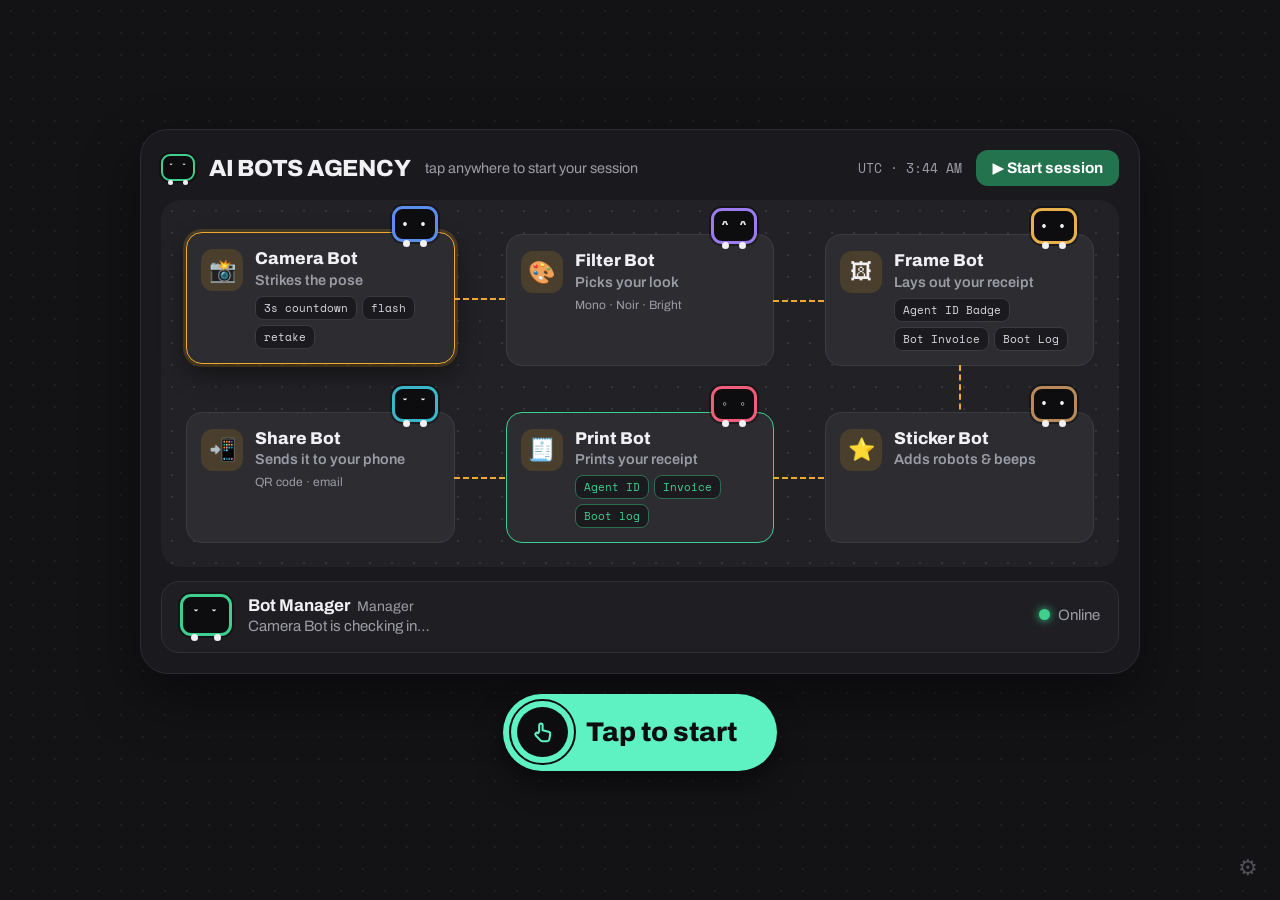
==== commit b3b641bd: "Add dark AI bots canvas look: bot nodes, live bot log and Bot Manager status on the welcome screen C" ====
--- a/index.html
+++ b/index.html
@@ -24,6 +24,63 @@
   <section class="screen active" data-screen="welcome" id="welcomeScreen">
     <div class="welcome-media" id="welcomeMedia" hidden></div>
     <div class="welcome">
+      <!-- Bot canvas welcome (Booth look: AI bots). Each step of the booth is a bot. -->
+      <div class="botboard" id="botBoard" aria-label="Booth bots">
+        <div class="bb-head">
+          <span class="bot sm" style="--c:#3ecf8e"><b>&#728; &#728;</b></span>
+          <strong id="bbTitle">AI BOTS AGENCY</strong>
+          <span class="bb-hint">tap anywhere to start your session</span>
+          <span class="bb-tz" id="bbClock"></span>
+          <span class="bb-go">&#9654; Start session</span>
+        </div>
+        <div class="bb-canvas">
+          <div class="bb-chrome"><i></i><i></i><i></i><span>Photobooth canvas</span></div>
+          <div class="bb-grid">
+            <div class="bb-node to-r" data-bot="0">
+              <span class="bot" style="--c:#5b8def"><b>&bull; &bull;</b></span>
+              <span class="bb-ico">&#128248;</span>
+              <div><h4>Camera Bot</h4><p>Strikes the pose</p>
+                <div class="bb-tags"><span id="bbCount">3-2-1</span><span>flash</span><span>retake</span></div></div>
+            </div>
+            <div class="bb-node to-r" data-bot="1">
+              <span class="bot" style="--c:#9b7bf0"><b>^ ^</b></span>
+              <span class="bb-ico">&#127912;</span>
+              <div><h4>Filter Bot</h4><p>Picks your look</p><small>Mono · Noir · Bright</small></div>
+            </div>
+            <div class="bb-node to-d" data-bot="2">
+              <span class="bot" style="--c:#e8b04a"><b>&bull; &bull;</b></span>
+              <span class="bb-ico">&#128444;</span>
+              <div><h4>Frame Bot</h4><p>Lays out your receipt</p>
+                <div class="bb-tags" id="bbFrames"></div></div>
+            </div>
+            <div class="bb-node to-r" data-bot="5">
+              <span class="bot" style="--c:#39b7c9"><b>&#728; &#728;</b></span>
+              <span class="bb-ico">&#128242;</span>
+              <div><h4>Share Bot</h4><p>Sends it to your phone</p><small>QR code · email</small></div>
+            </div>
+            <div class="bb-node to-r hero" data-bot="4">
+              <span class="bot" style="--c:#ef5d7a"><b>&#9702; &#9702;</b></span>
+              <span class="bb-ico">&#129534;</span>
+              <div><h4>Print Bot</h4><p>Prints your receipt</p>
+                <div class="bb-tags"><span>Agent ID</span><span>Invoice</span><span>Boot log</span></div></div>
+            </div>
+            <div class="bb-node" data-bot="3">
+              <span class="bot" style="--c:#b88a5a"><b>&bull; &bull;</b></span>
+              <span class="bb-ico">&#11088;</span>
+              <div><h4>Sticker Bot</h4><p>Adds robots &amp; beeps</p></div>
+            </div>
+          </div>
+        </div>
+        <div class="bb-log">
+          <h4>Bot log <small>live updates</small></h4>
+          <ol id="bbLog" aria-live="off"></ol>
+        </div>
+        <div class="bb-status">
+          <span class="bot md" style="--c:#3ecf8e"><b>&#728; &#728;</b></span>
+          <div><strong>Bot Manager</strong> <small>Manager</small><p id="bbStatus">Ready for the next human</p></div>
+          <span class="bb-done"><i></i> Online</span>
+        </div>
+      </div>
       <p class="eyebrow">WELCOME, HUMAN</p>
       <div class="printer run" id="welcomePrinter">
         <div class="slot"><i class="grill"></i><span>AI BOTS AGENCY</span><i class="led"></i></div>
@@ -386,6 +443,12 @@
 
         <fieldset data-tab="design">
           <legend>Receipt</legend>
+          <label>Booth look
+            <select data-k="look">
+              <option value="bots">AI bots canvas (dark)</option>
+              <option value="ticket">Receipt printer (light)</option>
+            </select>
+          </label>
           <label>Title <input type="text" maxlength="24" data-k="title"></label>
           <label>Title font <select data-k="titleFont" id="fontSel"></select></label>
           <label>Subtitle <input type="text" maxlength="40" data-k="subtitle"></label>
--- a/css/style.css
+++ b/css/style.css
@@ -465,3 +465,152 @@
   #printArea { display: block; }
   #printArea img { display: block; width: 100%; image-rendering: pixelated; }
 }
+
+/* =====================================================================
+   Booth look: AI bots canvas (dark). Everything below applies only with
+   body.look-bots; the light "receipt printer" look is the rules above.
+   ===================================================================== */
+.botboard { display: none; }
+body.look-bots {
+  --paper: #131316; --card: #26262b; --ink: #f1f1f3; --muted: #9c9ca5; --line: #3a3a41;
+  --wire: #f0a92e; --ok: #3ecf8e; --deep: #1c1c20;
+  --shadow: 0 2px 0 rgba(0, 0, 0, 0.25), 0 10px 24px rgba(0, 0, 0, 0.35);
+  background-image: radial-gradient(rgba(255, 255, 255, 0.05) 1px, transparent 1.2px);
+  color-scheme: dark;
+}
+body.look-bots .botboard { display: flex; }
+body.look-bots .printer, body.look-bots .welcome > .eyebrow, body.look-bots .welcome::before, body.look-bots .welcome::after { display: none; }
+body.look-bots .screen[data-screen="welcome"] { justify-content: center; }
+body.look-bots .welcome { gap: clamp(12px, 2.2vh, 24px); }
+
+/* Controls on the dark look: light text on dark, the accent for primary actions. */
+body.look-bots .btn-primary, body.look-bots .cta, body.look-bots .tab[aria-selected="true"] { background: var(--accent); color: #0d0d10; border-color: var(--accent); }
+body.look-bots .btn-primary { box-shadow: 0 6px 18px rgba(0, 0, 0, 0.45); }
+body.look-bots .cta { box-shadow: 0 12px 28px rgba(0, 0, 0, 0.5); }
+body.look-bots .cta-dot { background: #0d0d10; }
+body.look-bots .cta-dot::after { border-color: #0d0d10; }
+body.look-bots .cta svg { stroke: var(--accent); }
+body.look-bots .chip, body.look-bots .tpl-opt[aria-pressed="true"], body.look-bots .frame-row { background: var(--card); }
+body.look-bots .chip[aria-pressed="true"] { background: var(--accent); color: #0d0d10; border-color: var(--accent); }
+body.look-bots .tpl-opt[aria-pressed="true"] { border-color: var(--accent); }
+body.look-bots .tpl-opt[aria-pressed="true"]::after { background: var(--accent); color: #0d0d10; }
+body.look-bots fieldset input[type="text"], body.look-bots fieldset input[type="number"], body.look-bots fieldset select,
+body.look-bots .share input, body.look-bots .pin input, body.look-bots fieldset input[type="color"] { background: var(--deep); color: var(--ink); border-color: var(--line); }
+body.look-bots .viewfinder, body.look-bots #reviewCanvas, body.look-bots #editCanvas { border-color: var(--line); }
+body.look-bots .slot { background: #0b0b0d; box-shadow: 0 8px 16px rgba(0, 0, 0, 0.5), inset 0 -5px 0 #000; border: 1.5px solid var(--line); }
+body.look-bots #printFx { background-image: radial-gradient(rgba(255, 255, 255, 0.05) 1px, transparent 1.2px); }
+body.look-bots #toast { background: var(--ink); color: #0d0d10; }
+body.look-bots #toast.error { background: #c0392b; color: #fff; }
+body.look-bots .err { color: #ff8a75; }
+body.look-bots dialog::backdrop { background: rgba(0, 0, 0, 0.7); }
+body.look-bots .tpl-pin { color: #0d0d10; border-color: #0d0d10; }
+
+/* ---------- Bot faces: a rounded screen with eyes, on two little feet ---------- */
+.bot {
+  --c: var(--ok); position: relative; flex: none; display: grid; place-items: center;
+  width: 46px; height: 36px; border: 3px solid var(--c); border-radius: 11px; background: #0d0d10;
+  box-shadow: 0 0 0 2px rgba(0, 0, 0, 0.35);
+}
+.bot b { font: 700 13px/1 var(--mono); color: #f1f1f3; letter-spacing: 0.08em; white-space: pre; animation: blink-eyes 4.6s infinite; }
+.bot::before, .bot::after { content: ""; position: absolute; bottom: -8px; width: 7px; height: 7px; border-radius: 50%; background: #f1f1f3; }
+.bot::before { left: 8px; }
+.bot::after { right: 8px; }
+.bot.sm { width: 34px; height: 27px; border-width: 2.5px; border-radius: 9px; }
+.bot.sm b { font-size: 10px; }
+.bot.sm::before, .bot.sm::after { width: 5px; height: 5px; bottom: -6px; }
+.bot.sm::before { left: 5px; }
+.bot.sm::after { right: 5px; }
+.bot.md { width: 52px; height: 42px; }
+@keyframes blink-eyes { 0%, 94%, 100% { transform: none; } 96% { transform: scaleY(0.1); } }
+
+/* ---------- Board ---------- */
+.botboard {
+  flex-direction: column; gap: clamp(10px, 1.6vh, 16px);
+  width: min(100%, 1000px); padding: clamp(14px, 2.2vh, 24px);
+  background: #1a1a1e; border: 1.5px solid #2c2c32; border-radius: 28px;
+  box-shadow: 0 24px 60px rgba(0, 0, 0, 0.45); color: var(--ink); text-align: left;
+}
+.bb-head { display: flex; flex-wrap: wrap; align-items: center; gap: 10px 14px; }
+.bb-head strong { font: 800 clamp(20px, 2.6vh, 28px) var(--ui); letter-spacing: -0.01em; }
+.bb-hint { color: var(--muted); font-size: clamp(13px, 1.6vh, 16px); flex: 1; min-width: 12ch; }
+.bb-tz { color: var(--muted); font: 400 13px var(--mono); }
+.bb-go { background: #24734f; color: #fff; font: 700 clamp(14px, 1.7vh, 17px) var(--ui); padding: 9px 16px; border-radius: 12px; }
+
+.bb-canvas {
+  position: relative; border-radius: 20px; padding: 14px clamp(12px, 2vw, 28px) clamp(18px, 2.6vh, 30px);
+  background-color: #222226;
+  background-image: radial-gradient(rgba(255, 255, 255, 0.09) 1px, transparent 1.3px);
+  background-size: 22px 22px;
+}
+.bb-chrome { display: flex; align-items: center; gap: 7px; color: var(--muted); font-size: 14px; margin-bottom: clamp(26px, 3.6vh, 42px); }
+.bb-chrome i { width: 11px; height: 11px; border-radius: 50%; background: #45454c; }
+.bb-chrome span { margin-left: 10px; }
+.bb-grid { display: grid; grid-template-columns: repeat(3, minmax(0, 1fr)); gap: clamp(44px, 6vh, 64px) clamp(26px, 4vw, 52px); }
+
+.bb-node {
+  position: relative; display: flex; gap: 12px; align-items: flex-start;
+  padding: 16px 14px 14px; border-radius: 16px; background: #2c2c31; border: 1.5px solid #3b3b42;
+  transition: border-color 0.3s ease, box-shadow 0.3s ease, transform 0.3s ease;
+}
+.bb-node > .bot { position: absolute; top: -27px; right: 16px; animation: bob 3.2s ease-in-out infinite; }
+.bb-node:nth-child(2n) > .bot { animation-delay: -1.1s; }
+.bb-node:nth-child(3n) > .bot { animation-delay: -2.2s; }
+@keyframes bob { 0%, 100% { transform: translateY(0); } 50% { transform: translateY(-4px); } }
+.bb-ico { flex: none; width: 42px; height: 42px; border-radius: 12px; background: #4a3f2c; display: grid; place-items: center; font-size: 22px; }
+.bb-node h4 { margin: 0; font: 800 clamp(15px, 1.9vh, 19px) / 1.2 var(--ui); color: var(--ink); }
+.bb-node p { margin: 2px 0 0; font-weight: 600; font-size: clamp(13px, 1.6vh, 16px); color: var(--muted); }
+.bb-node small { display: block; margin-top: 8px; font-size: 12px; color: var(--muted); }
+.bb-tags { display: flex; flex-wrap: wrap; gap: 5px; margin-top: 8px; }
+.bb-tags span { font: 500 11px var(--mono); color: #d8d8de; background: #1b1b1f; border: 1px solid #3b3b42; padding: 3px 8px; border-radius: 8px; white-space: nowrap; }
+.bb-node.hero { border-color: var(--ok); }
+.bb-node.hero .bb-tags span { color: var(--ok); border-color: #2c6f50; }
+.bb-node.busy { border-color: var(--c, var(--accent)); box-shadow: 0 0 0 3px rgba(240, 169, 46, 0.18), 0 10px 26px rgba(0, 0, 0, 0.45); transform: translateY(-2px); }
+.bb-node.busy { --c: var(--wire); }
+.bb-node.busy > .bot { animation-duration: 0.9s; }
+
+/* Dashed amber wires between bots. */
+.bb-node.to-r::after, .bb-node.to-d::after { content: ""; position: absolute; }
+.bb-node.to-r::after { left: 100%; top: 50%; width: clamp(26px, 4vw, 52px); border-top: 2.5px dashed var(--wire); }
+.bb-node.to-d::after { top: 100%; left: 50%; height: clamp(44px, 6vh, 64px); border-left: 2.5px dashed var(--wire); }
+
+.bb-log {
+  background: #1f1f23; border: 1.5px solid #2f2f35; border-radius: 18px; padding: 14px 18px;
+  min-height: clamp(170px, 24vh, 300px); overflow: hidden;
+}
+.bb-log h4 { margin: 0 0 10px; font: 800 17px var(--ui); color: var(--ink); }
+.bb-log h4 small { font-weight: 500; color: var(--muted); margin-left: 6px; }
+.bb-log ol { list-style: none; margin: 0; padding: 0; display: grid; gap: clamp(8px, 1.3vh, 14px); }
+.bb-log li { display: flex; gap: 14px; align-items: flex-start; animation: rise-in 0.35s cubic-bezier(0.2, 0.8, 0.2, 1); }
+.bb-log li:nth-child(n + 2) { opacity: 0.82; }
+.bb-log li .bot { margin-top: 2px; }
+.bb-log li strong { font-size: clamp(14px, 1.7vh, 17px); }
+.bb-log li p { margin: 1px 0 0; color: #c9c9d0; font-size: clamp(13px, 1.6vh, 16px); line-height: 1.35; }
+
+.bb-status { display: flex; align-items: center; gap: 16px; background: #1f1f23; border: 1.5px solid #2f2f35; border-radius: 18px; padding: 12px 18px 16px; }
+.bb-status > div { flex: 1; min-width: 0; }
+.bb-status strong { font-size: 17px; }
+.bb-status small { color: var(--muted); font-size: 14px; margin-left: 4px; }
+.bb-status p { margin: 3px 0 0; color: var(--muted); font-size: 15px; }
+.bb-done { display: inline-flex; align-items: center; gap: 8px; color: var(--muted); font-size: 15px; }
+.bb-done i { width: 11px; height: 11px; border-radius: 50%; background: var(--ok); box-shadow: 0 0 8px var(--ok); animation: blink 1.6s steps(2, start) infinite; }
+
+/* Narrow screens: two columns, wires hidden (they no longer line up). */
+@media (max-width: 640px) {
+  .botboard { padding: 12px; border-radius: 22px; }
+  .bb-grid { grid-template-columns: repeat(2, minmax(0, 1fr)); gap: 36px 12px; }
+  .bb-node.to-r::after, .bb-node.to-d::after { display: none; }
+  .bb-node { padding: 12px 10px 10px; gap: 8px; }
+  .bb-ico { width: 34px; height: 34px; font-size: 18px; }
+  .bb-tags, .bb-node small, .bb-tz, .bb-hint, .bb-log, .bb-chrome span { display: none; }
+  .bb-chrome { margin-bottom: 30px; }
+  .bb-go { display: none; }
+}
+/* Landscape tablets: drop the log and tighten the canvas so the start button fits. */
+@media (orientation: landscape) and (max-height: 920px) {
+  .bb-log, .bb-chrome { display: none; }
+  .bb-canvas { padding-top: 34px; }
+  .bb-grid { row-gap: 46px; }
+}
+@media (prefers-reduced-motion: reduce) {
+  .bot b, .bb-node > .bot, .bb-done i, .bb-log li { animation: none; }
+}
